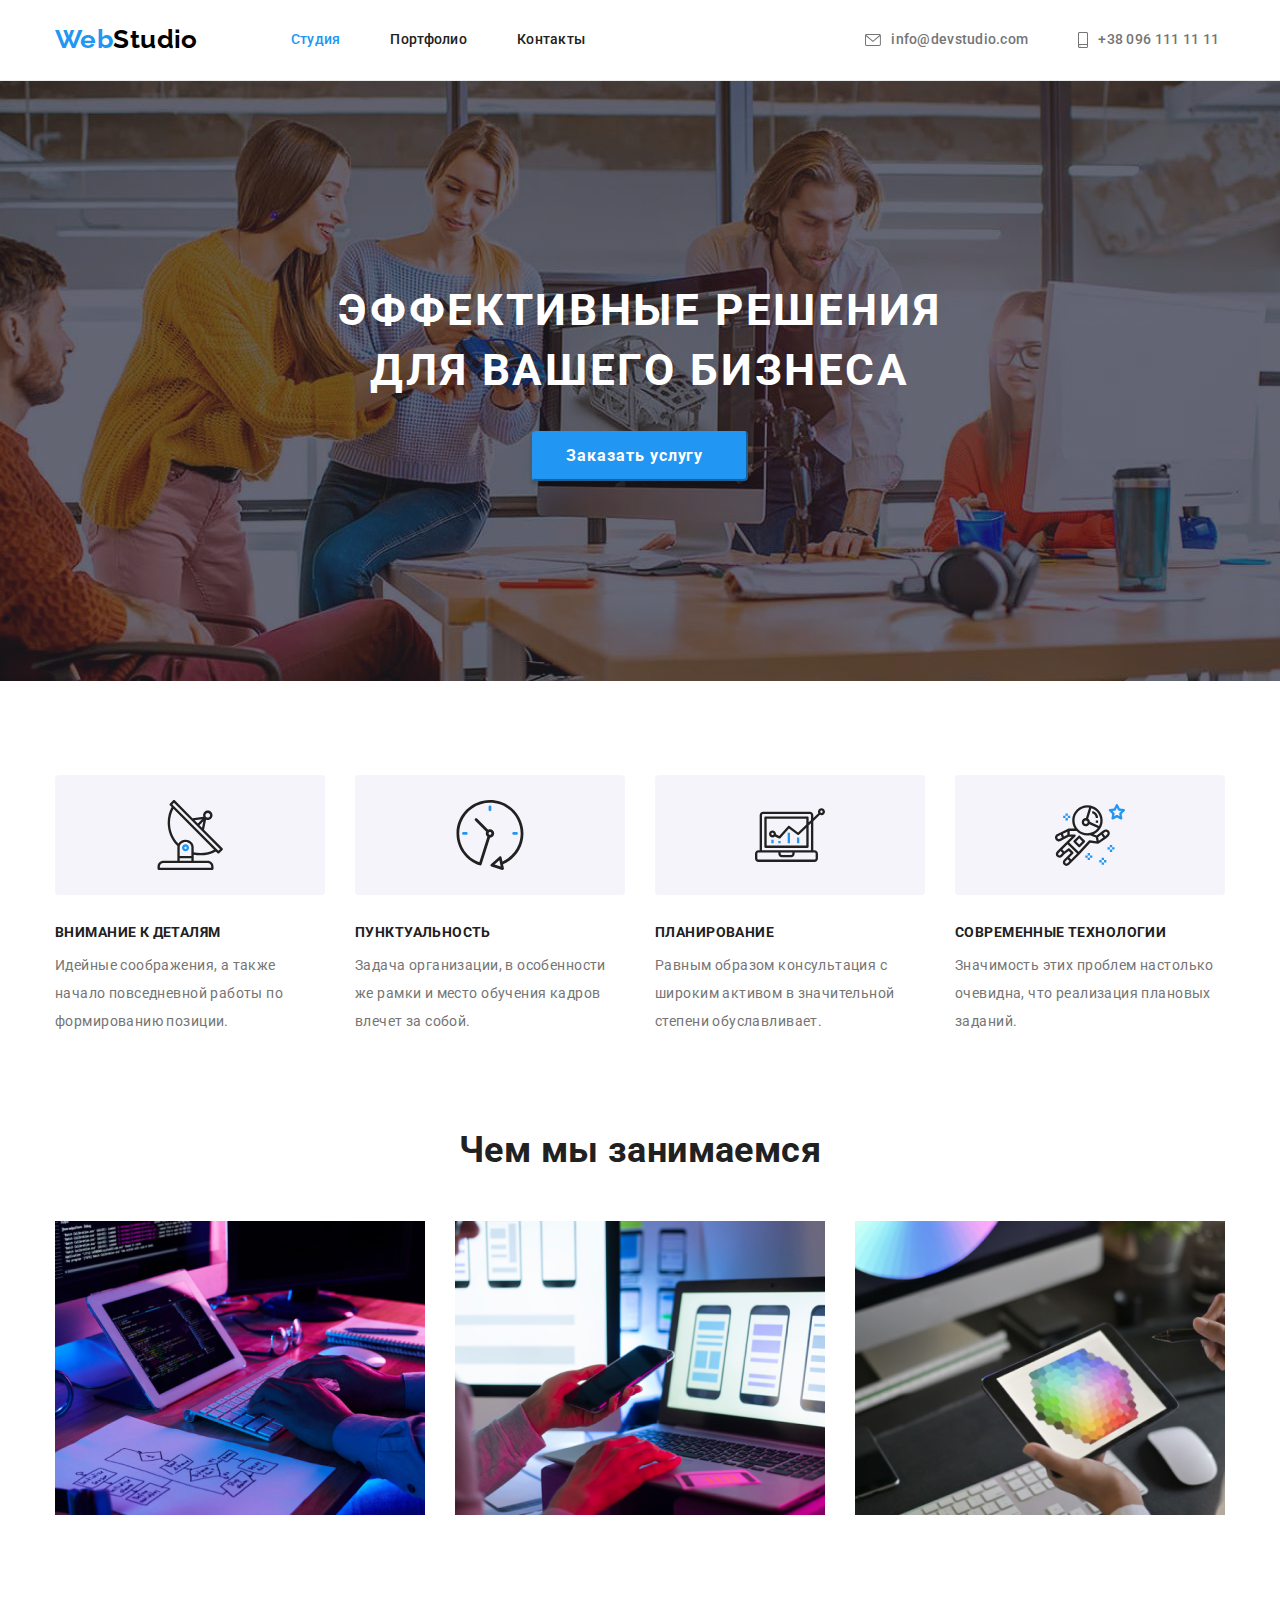
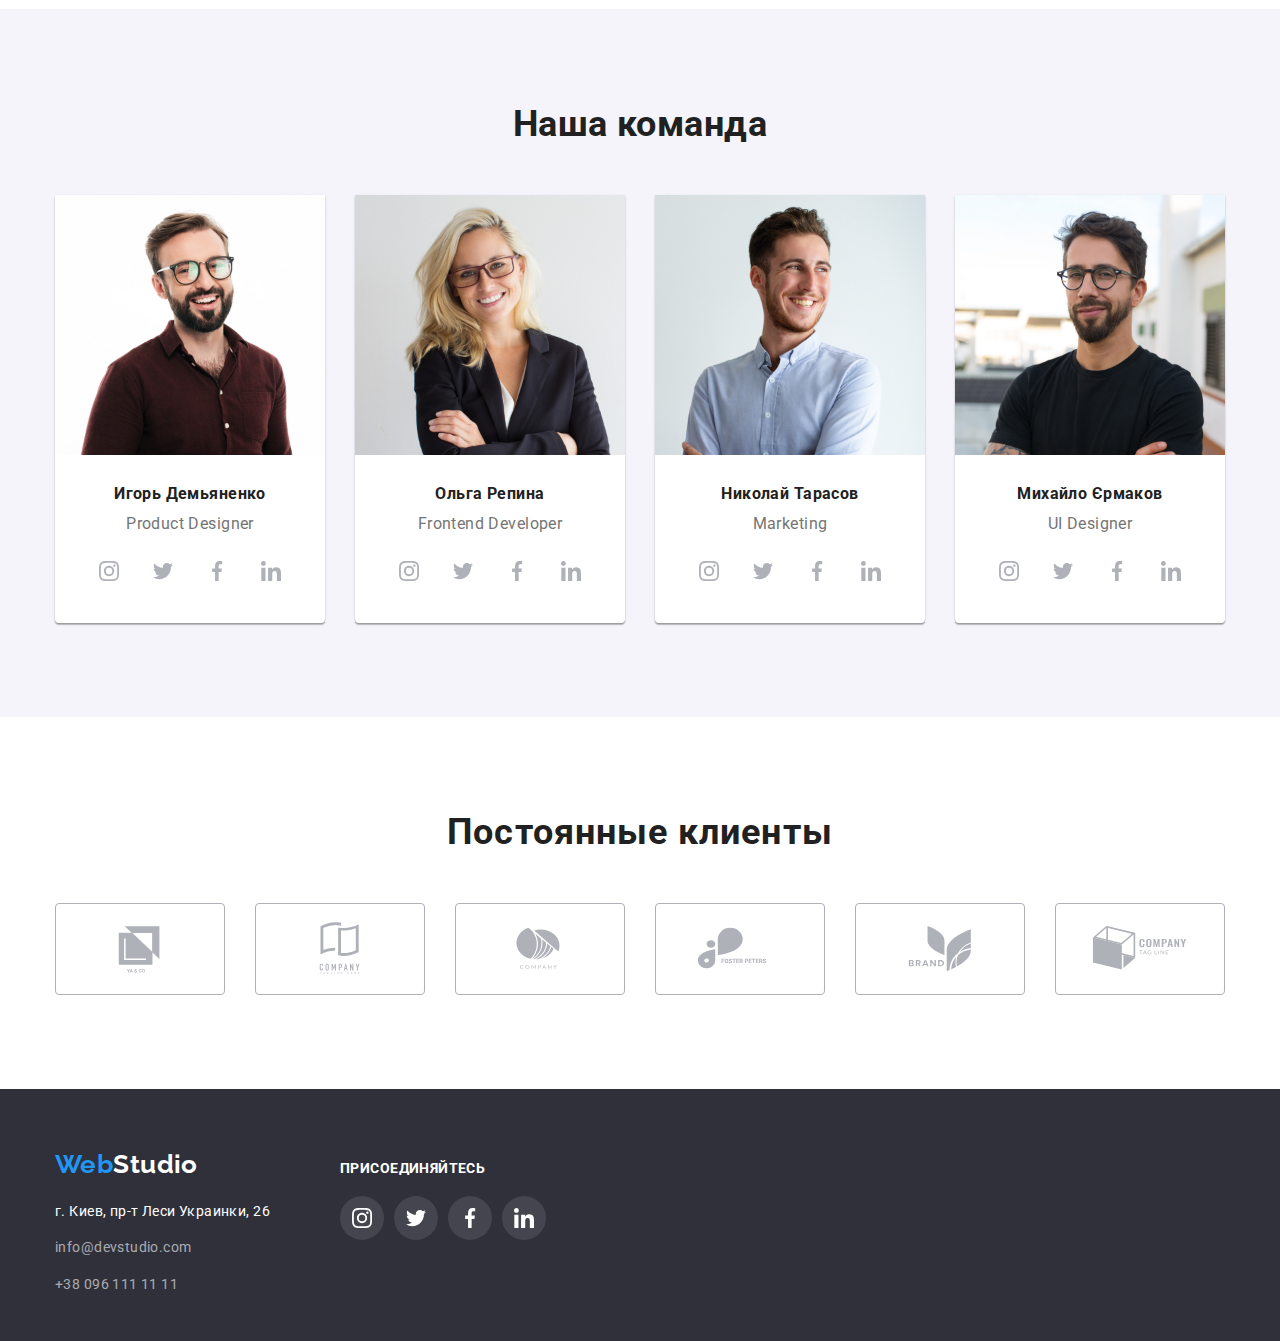
==== index.html @ cadd1253 "fifth homework base files" ====
<!DOCTYPE html>
<html lang="ru">
	<head>
		<meta charset="UTF-8" />
		<meta http-equiv="X-UA-Compatible" content="IE=edge" />
		<meta name="viewport" content="width=device-width, initial-scale=1.0" />
		<link
			rel="stylesheet"
			href="https://cdnjs.cloudflare.com/ajax/libs/modern-normalize/1.0.0/modern-normalize.min.css"
		/>
		<link rel="stylesheet" href="styles.css" />
		<link rel="preconnect" href="https://fonts.googleapis.com" />
		<link rel="preconnect" href="https://fonts.gstatic.com" crossorigin />
		<link
			href="https://fonts.googleapis.com/css2?family=Raleway:wght@700&family=Roboto:wght@400;500;700;900&display=swap"
			rel="stylesheet"
		/>
		<title>WebStudio</title>
	</head>

	<body>
		<!--header-->
		<header class="header">
			<div class="container header-contein">
				<a lang="en" href="./index.html" class="header-logo"><span class="logo-web">Web</span>Studio</a>
				<nav class="header-contein">
					<ul class="header-list">
						<li><a href="./index.html" class="link-activ">Студия</a></li>
						<li><a href="./portfolio.html" class="link-pasiv">Портфолио</a></li>
						<li><a href="./index.html" class="link-pasiv">Контакты</a></li>
					</ul>
				</nav>

				<ul class="menu-nav-cont">
					<li class="item"><a class="nav-cont" href="mailto:info@devstudio.com">
						<svg class="mail-icon">
							<use href="./icons/icons2v.svg#icon-convert1"></use>
						</svg>info@devstudio.com</a></li>
					<li class="item"><a class="nav-cont" href="tel:+380961111111">
						<svg class="pfone-icon">
							<use href="./icons/icons2v.svg#icon-smartphone"></use>
						</svg>+38 096 111 11 11</a></li>
				</ul>


			</div>
		</header>

		<main>
			<!--Секція-1_Эффективные решения для вашего бизнеса-->
			<section class="hero">
				<div class="container conteiner-heroj">
					<h1 class="title"
						>Эффективные решения <br />
						для вашего бизнеса</h1
					>
					<button type="button" class="button-zakaz">Заказать услугу</button>
				</div>
			</section>

			<!--Секція-2_Наши преимущества-->
			<section class="section">
				<div class="container">
					<h2 hidden>Наши преимущества</h2>
					<ul class="list">
						<li class="list-item">
							<div class="box-our-advantages">
								<svg class="icon-figure"><use href="./icons/icons.svg#icon-icon-01-catel"></use></svg>
							</div>
							<h3 class="head-rysy">Внимание к деталям</h3>
							<p class="head-opys">Идейные соображения, а также начало повседневной работы по формированию позиции.</p>
						</li>
						<li class="list-item">
							<div class="box-our-advantages">
								<svg class="icon-figure"><use href="./icons/icons.svg#icon-icon-02-godyn"></use></svg>
							</div>
							<h3 class="head-rysy">Пунктуальность</h3>
							<p class="head-opys"
								>Задача организации, в особенности же рамки и место обучения кадров влечет за собой.</p
							>
						</li>
						<li class="list-item">
							<div class="box-our-advantages">
								<svg class="icon-figure"><use href="./icons/icons.svg#icon-icon-03-comp"></use></svg>
							</div>
							<h3 class="head-rysy">Планирование</h3>
							<p class="head-opys"
								>Равным образом консультация с широким активом в значительной степени обуславливает.</p
							>
						</li>
						<li class="list-item">
							<div class="box-our-advantages">
								<svg class="icon-figure"><use href="./icons/icons.svg#icon-icon-04-cosm"></use></svg>
							</div>
							<h3 class="head-rysy">Современные технологии</h3>
							<p class="head-opys">Значимость этих проблем настолько очевидна, что реализация плановых заданий.</p>
						</li>
					</ul>
				</div>
			</section>

			<!--Секція_3-Чем мы занимаемся-->
			<section class="section our-work">
				<div class="container">
					<h2 class="head-poslugu">Чем мы занимаемся</h2>
					<div class="container-our-work">
						<ul class="work-list">
							<li>
								<img
									src="./images/1-work-01.jpg"
									alt="Програмированиє"
									class="work-list-works"
									width="370"
									height="294"
								/>
							</li>
							<li>
								<img
									src="./images/1-work-02.jpg"
									alt="Консультированиє"
									class="work-list-works"
									width="370"
									height="294"
								/>
							</li>
							<li>
								<img src="./images/1-work-03.jpg" alt="Дизайн" class="work-list-works" width="370" height="294" />
							</li>
						</ul>
					</div>
				</div>
			</section>

			<!--Секція_4_Наша команда-->
			<section class="section container-our-comand">
				<div class="container">
					<h2 class="head-command">Наша команда</h2>
					<ul class="our-comand">
						<li class="our-comand-li">
							<img src="./images/2-komand-01.jpg" alt="" class="img-card" />
							<div class="our-comand-name">
								<h3 class="name">Игорь Демьяненко</h3>
								<p lang="en" class="work">Product Designer</p>
								<ul class="team-icon">
									<li class="icon-item cart-team">
										<a
											class="link-soc-team"
											href="https://www.instagram.com/"
											target="_blank"
											rel="noopener noreferrer nofollow"
										>
											<svg class="icon-item-team"><use href="./icons/icons2v.svg#icon-instagram"></use></svg>
										</a>
									</li>
									<li class="icon-item"
										><a
											class="link-soc-team"
											href="https://twitter.com/"
											target="_blank"
											rel="noopener noreferrer nofollow"
										>
											<svg class="icon-item-team"><use href="./icons/icons2v.svg#icon-twitter"></use></svg>
										</a>
									</li>
									<li class="icon-item"
										><a
											class="link-soc-team"
											href="https://www.facebook.com/"
											target="_blank"
											rel="noopener noreferrer nofollow"
										>
											<svg class="icon-item-team"><use href="./icons/icons2v.svg#icon-facebook"></use></svg>
										</a>
									</li>
									<li class="icon-item"
										><a
											class="link-soc-team"
											href="https://www.linkedin.com/"
											target="_blank"
											rel="noopener noreferrer nofollow"
										>
											<svg class="icon-item-team"><use href="./icons/icons2v.svg#icon-linkedin"></use></svg>
										</a>
									</li>
								</ul>
							</div>
						</li>
						<li class="our-comand-li">
							<img src="./images/2-komand-02.jpg" alt="" class="img-card" />
							<div class="our-comand-name">
								<h3 class="name">Ольга Репина</h3>
								<p lang="en" class="work">Frontend Developer</p>
								<ul class="team-icon">
									<li class="icon-item cart-team">
										<a
											class="link-soc-team"
											href="https://www.instagram.com/"
											target="_blank"
											rel="noopener noreferrer nofollow"
										>
											<svg class="icon-item-team"><use href="./icons/icons2v.svg#icon-instagram"></use></svg>
										</a>
									</li>
									<li class="icon-item"
										><a
											class="link-soc-team"
											href="https://twitter.com/"
											target="_blank"
											rel="noopener noreferrer nofollow"
										>
											<svg class="icon-item-team"><use href="./icons/icons2v.svg#icon-twitter"></use></svg>
										</a>
									</li>
									<li class="icon-item"
										><a
											class="link-soc-team"
											href="https://www.facebook.com/"
											target="_blank"
											rel="noopener noreferrer nofollow"
										>
											<svg class="icon-item-team"><use href="./icons/icons2v.svg#icon-facebook"></use></svg>
										</a>
									</li>
									<li class="icon-item"
										><a
											class="link-soc-team"
											href="https://www.linkedin.com/"
											target="_blank"
											rel="noopener noreferrer nofollow"
										>
											<svg class="icon-item-team"><use href="./icons/icons2v.svg#icon-linkedin"></use></svg>
										</a>
									</li>
								</ul>
							</div>
						</li>
						<li class="our-comand-li">
							<img src="./images/2-komand-03.jpg" alt="" class="img-card" />
							<div class="our-comand-name">
								<h3 class="name">Николай Тарасов</h3>
								<p lang="en" class="work">Marketing</p>
								<ul class="team-icon">
									<li class="icon-item cart-team">
										<a
											class="link-soc-team"
											href="https://www.instagram.com/"
											target="_blank"
											rel="noopener noreferrer nofollow"
										>
											<svg class="icon-item-team"><use href="./icons/icons2v.svg#icon-instagram"></use></svg>
										</a>
									</li>
									<li class="icon-item"
										><a
											class="link-soc-team"
											href="https://twitter.com/"
											target="_blank"
											rel="noopener noreferrer nofollow"
										>
											<svg class="icon-item-team"><use href="./icons/icons2v.svg#icon-twitter"></use></svg>
										</a>
									</li>
									<li class="icon-item"
										><a
											class="link-soc-team"
											href="https://www.facebook.com/"
											target="_blank"
											rel="noopener noreferrer nofollow"
										>
											<svg class="icon-item-team"><use href="./icons/icons2v.svg#icon-facebook"></use></svg>
										</a>
									</li>
									<li class="icon-item"
										><a
											class="link-soc-team"
											href="https://www.linkedin.com/"
											target="_blank"
											rel="noopener noreferrer nofollow"
										>
											<svg class="icon-item-team"><use href="./icons/icons2v.svg#icon-linkedin"></use></svg>
										</a>
									</li>
								</ul>
							</div>
						</li>
						<li class="our-comand-li">
							<img src="./images/2-komand-04.jpg" alt="" class="img-card" />
							<div class="our-comand-name">
								<h3 class="name">Михайло Єрмаков</h3>
								<p lang="en" class="work">UI Designer</p>
								<ul class="team-icon">
									<li class="icon-item cart-team">
										<a
											class="link-soc-team"
											href="https://www.instagram.com/"
											target="_blank"
											rel="noopener noreferrer nofollow"
										>
											<svg class="icon-item-team"><use href="./icons/icons2v.svg#icon-instagram"></use></svg>
										</a>
									</li>
									<li class="icon-item"
										><a
											class="link-soc-team"
											href="https://twitter.com/"
											target="_blank"
											rel="noopener noreferrer nofollow"
										>
											<svg class="icon-item-team"><use href="./icons/icons2v.svg#icon-twitter"></use></svg>
										</a>
									</li>
									<li class="icon-item"
										><a
											class="link-soc-team"
											href="https://www.facebook.com/"
											target="_blank"
											rel="noopener noreferrer nofollow"
										>
											<svg class="icon-item-team"><use href="./icons/icons2v.svg#icon-facebook"></use></svg>
										</a>
									</li>
									<li class="icon-item"
										><a
											class="link-soc-team"
											href="https://www.linkedin.com/"
											target="_blank"
											rel="noopener noreferrer nofollow"
										>
											<svg class="icon-item-team"><use href="./icons/icons2v.svg#icon-linkedin"></use></svg>
										</a>
									</li>
								</ul>
							</div>
						</li>
					</ul>
				</div>
			</section>

			<!--Секція_5_Постоянные клиенты-->
			<section class="section">
				<div class="container">
					<h2 class="cliens-title">Постоянные клиенты</h2>
					<ul class="cliens-list">
						<li>
							<a class="client-logo" href="" target="_blank" rel="noopener noreferrer nofollow">
								<svg class="logo-svg">
									<use href="./icons/icons2v.svg#icon-Logo1"></use>
								</svg>
							</a>
						</li>

						<li>
							<a class="client-logo" href="" target="_blank" rel="noopener noreferrer nofollow">
								<svg class="logo-svg">
									<use href="./icons/icons2v.svg#icon-Logo2"></use>
								</svg>
							</a>
						</li>

						<li>
							<a class="client-logo" href="" target="_blank" rel="noopener noreferrer nofollow">
								<svg class="logo-svg">
									<use href="./icons/icons2v.svg#icon-Logo3"></use>
								</svg>
							</a>
						</li>

						<li>
							<a class="client-logo" href="" target="_blank" rel="noopener noreferrer nofollow">
								<svg class="logo-svg">
									<use href="./icons/icons2v.svg#icon-Logo4"></use>
								</svg>
							</a>
						</li>

						<li>
							<a class="client-logo" href="" target="_blank" rel="noopener noreferrer nofollow">
								<svg class="logo-svg">
									<use href="./icons/icons2v.svg#icon-Logo5"></use>
								</svg>
							</a>
						</li>

						<li>
							<a class="client-logo" href="" target="_blank" rel="noopener noreferrer nofollow">
								<svg class="logo-svg">
									<use href="./icons/icons2v.svg#icon-Logo6"></use>
								</svg>
							</a>
						</li>
					</ul>
				</div>
			</section>
		</main>

		<!--footer-->
		<footer class="footer-section">
			<div class="container flex-footer">
				<div class="footer-content">
					<a lang="en" href="./index.html" class="header-logo-futer"><span class="logo-web">Web</span>Studio</a>
					<address class="addres-no-stile">
						<ul class="addes-tel-mail">
							<li class="li-stiles"
								><a
									href="https://goo.gl/maps/hTdqzPJ7rCsYidR97"
									target="_blank"
									rel="noopener noreferrer nofollow"
									class="footer-adress"
									>г. Киев, пр-т Леси Украинки, 26</a
								>
							</li>
							<li><a href="mailto:info@devstudio.com" class="footer-contact">info@devstudio.com</a></li>
							<li><a href="tel:+380961111111" class="footer-contact">+38 096 111 11 11</a></li>
						</ul>
					</address>
				</div>

				<div class="footer-soc-icon">
					<p class="soc-title">присоединяйтесь</p>
					<ul class="soc-icon-link">
						<li class="fot-icon-item"
							><a
								class="fot-link-soc"
								href="https://www.instagram.com/"
								target="_blank"
								rel="noopener noreferrer nofollow"
							>
								<svg class="fut-icon-item">
									<use href="./icons/icons2v.svg#icon-instagram"></use>
								</svg>
							</a>
						</li>
						<li class="fot-icon-item"
							><a class="fot-link-soc" href="https://twitter.com/" target="_blank" rel="noopener noreferrer nofollow">
								<svg class="fut-icon-item">
									<use href="./icons/icons2v.svg#icon-twitter"></use>
								</svg>
							</a>
						</li>
						<li class="fot-icon-item"
							><a
								class="fot-link-soc"
								href="https://www.facebook.com/"
								target="_blank"
								rel="noopener noreferrer nofollow"
							>
								<svg class="fut-icon-item">
									<use href="./icons/icons2v.svg#icon-facebook"></use>
								</svg>
							</a>
						</li>
						<li class="fot-icon-item"
							><a
								class="fot-link-soc"
								href="https://www.linkedin.com/"
								target="_blank"
								rel="noopener noreferrer nofollow"
							>
								<svg class="fut-icon-item">
									<use href="./icons/icons2v.svg#icon-linkedin"></use>
								</svg>
							</a>
						</li>
					</ul>
				</div>
			</div>
		</footer>
	</body>
</html>
---- styles.css ----
:root {
	--brand-color-hedfut: #188ce8;
	--brand-color-mame: #212121;
	--outline-stiles-control: #920101;
	--color-text-buutn: #ffffff;
	--color-fokus-buutn: #2196f3;
	--text-color:#757575;
	--white-color:#FFFFFF;
	--accent-color:#2196F3;


}

/*--body-*/
html {
	box-sizing: border-box;
}

*,
*::before,
*::after
 {
	box-sizing: inherit;
}

.section {
	padding-top: 94px;
	padding-bottom: 94px;
}

p,
h1,
h2,
h3,
h4,
h5,
h6 {
	margin: 0;
}

ul {
	padding-left: 0;
	margin: 0;
}

body {
	font-family: "Roboto", sans-serif;
	color: #212121;
	font-size: 14px;
	letter-spacing: 0.03em;
	background-color: #ffffff;
	margin: 0;
}

.container {
	width: 1200px;
	padding-left: 15px;
	padding-right: 15px;
	margin-left: auto;
	margin-right: auto;
}

/*--index--Заголовок--*/
.header-logo {
	font-family: "Raleway", sans-serif;
	font-weight: 700;
	font-size: 26px;
	line-height: 1.2;
	color: #000000;
	text-decoration: none;
	padding-top: 24px;
	padding-bottom: 25px;
	margin-right: 93px;
}
.logo-web {
	color: var(--color-fokus-buutn);
}

/*--header--*/
.header-contein {
	display: flex;
	align-items: center;
}

.header {
	border-bottom: 1px solid #ececec;
}

.header-list {
	display: flex;
	list-style: none;
	color: var(--h-text-color);
	font-weight: 500;
	line-height: 1.1;
	letter-spacing: 0.02em;
	justify-content: flex-start;
}

.menu-nav-cont {
	display: flex;
	list-style: none;
	margin-left: 280px;
}

.header-list li {
	margin-right: 50px;
}
.header-list li:last-child {
	margin-right: 0px;
}

.menu-nav-cont li {
	margin-left: 50px;
}
.menu-nav-cont li:first-child {
	margin-left: 0px;
}

.menu-nav-cont {
	margin-right: 0;
	align-items: center;
}

.header-list .link-pasiv {
	padding-top: 32px;
	padding-bottom: 32px;
	font-weight: 500;
	line-height: 1.14;
	letter-spacing: 0.02em;
	text-decoration: none;
	list-style: none;
	color: var(--brand-color-mame);
}

.header-list .link-activ {
	padding-top: 32px;
	padding-bottom: 32px;
	font-weight: 500;
	line-height: 1.14;
	letter-spacing: 0.02em;
	text-decoration: none;
	list-style: none;
	color: var(--color-fokus-buutn);
}

/*--hover and focus --*/
.link-activ:hover,
.link-activ:focus {
	color: var(--brand-color-hedfut);
}

.link-pasiv:hover,
.link-pasiv:focus {
	color: var(--brand-color-hedfut);
}


.nav-cont {
	padding-top: 32px;
	padding-bottom: 32px;
	font-weight: 500;
	line-height: 1.14;
	letter-spacing: 0.02em;
	color: #757575;
	text-decoration: none;
	display: flex;
	align-items: center;
}

.nav-cont:hover,
.nav-cont:focus {
	color: var(--brand-color-hedfut);
}

.nav-cont:hover,
.nav-cont:focus {
	color: var(--brand-color-hedfut);
}

.mail-icon {
  display: inline-block;
  content: "";
  width: 16px;
  height: 12px;
  fill: currentColor;
  margin-right: 10px;
}

.pfone-icon {
  display: inline-block;
  content: "";
  width: 10px;
  height: 16px;
  fill: currentColor;
  margin-right: 10px;
}

/*--Секція-1_Эффективные решения для вашего бизнеса--*/
.hero {
	max-width: 1600px;
	height: 600px;
	background: #2f303a;
	background-image: linear-gradient(to right, rgba(47, 48, 58, 0.4), rgba(47, 48, 58, 0.4)), url("./images/heder-photo-optim.jpg");
	background-repeat: no-repeat;
	background-size: cover;
	background-position: center;
	text-align: center;
	padding: 200px 0;
	margin: 0 auto;
}

.title {
	font-size: 44px;
	line-height: 1.36;
	letter-spacing: 0.06em;
	text-transform: uppercase;
	color: #ffffff;
	align-items: center;
	margin-left: auto;
	margin-right: auto;
	text-align: center;
}

.button-zakaz {
	display: flex;
	color: var(--color-text-buutn);
	background: var(--color-fokus-buutn);
	font-family: inherit;
	font-weight: 700;
	padding: 10px 32px;
	font-size: 16px;
	line-height: 1.88;
	letter-spacing: 0.06em;
	cursor: pointer;
	border-radius: 4px;
	border-color: var(--color-fokus-buutn);
	min-width: 216px;
	height: 50px;
	box-shadow: 0px 4px 4px rgba(0, 0, 0, 0.15);
	margin-left: auto;
	margin-right: auto;
	text-align: center;
	align-items: center;
	margin-top: 30px;
	cursor: pointer;
}

.button-zakaz:hover,
.button-zakaz:focus {
	color: var(--color-text-buutn);
	background: #188ce8;
}

/*--Секція-2_Наши преимущества--*/
.list {
	display: flex;
	list-style: none;
}

.list-item {
	margin-left: 0px;
	margin-right: 30px;
}

.list-item:last-child {
	margin-right: 0px;
}

.skills-cont {
	width: 270px;
}

.head-rysy,
.head-opys {
	width: 270px;
}

.head-rysy {
	font-weight: 700;
	line-height: 1.14;
	text-transform: uppercase;
	color: var(--brand-color-mame);
	margin-bottom: 10px;
	font-size: 14px;
}

.head-opys {
	font-weight: 400;
	line-height: 2;
	color: #757575;
}


.box-our-advantages {
  display: flex;
  width: 100%;
  height: 120px;
  background-color: #F5F4FA;
  border-radius: 4px;
  margin-bottom: 30px;
  align-items: center;
  justify-content: center;

}


.icon-figure {
   width: 70px;
   height: 70px;
   padding: 0px;
}


/*--Секція_3-Чем мы занимаемся--*/
.head-poslugu {
	font-weight: 700;
	font-size: 36px;
	line-height: 1.17;
	text-align: center;
	color: var(--brand-color-mame);
	margin-bottom: 50px;
}

.work-list > li {
	display: flex;
	margin-left: 0px;
	margin-right: 30px;
}

.work-list {
	display: flex;
	list-style: none;
}

.container-our-work:nth-last-child(n + 3) {
	margin-bottom: 0px;
}

.work-list > li:last-child {
	margin-right: 0px;
}

.work-list-works {
	display: block;
	height: auto;
	width: auto;
}
.our-work {
	padding-top: 0px;
}


/*--Секція_4_Наша команда--*/
.container-our-comand {
	background: #f5f4fa;
}

.head-command {
	font-weight: 700;
	font-size: 36px;
	line-height: 1.17;
	text-align: center;
	color: var(--brand-color-mame);
}

.img-card {
	width: 100%;
	height: auto;
	display: block;
}

.our-comand-li {
	box-shadow: 0px 1px 3px rgba(0, 0, 0, 0.12), 0px 1px 1px rgba(0, 0, 0, 0.14), 0px 2px 1px rgba(0, 0, 0, 0.2);
	border-radius: 0px 0px 4px 4px;
	margin-left: 0px;
	margin-right: 30px;
	background: #ffffff;

}
.our-comand-li:last-child {
	margin-right: 0px;
}

.our-comand {
	display: flex;
	list-style: none;
	margin-top: 50px;
}

.our-comand-name {
	padding-top: 0px;
	padding-bottom: 0px;
}

.name {
	margin-top: 30px;
	margin-bottom: 10px;
	text-align: center;
}

.work {
	margin-bottom: 16px;
}

.mame {
	font-weight: 500;
	font-size: 16px;
	line-height: 1.19;
	text-align: center;
	color: var(--brand-color-mame);
}

.work {
	font-weight: 400;
	font-size: 16px;
	line-height: 1.19;
	text-align: center;
	color: #757575;
}

/*instagram-twitter-facebook-linkedin*/

 .team-icon {
  display: flex;
  margin-bottom: 30px;
  justify-content: center;
  list-style: none;
  gap: 10px;
 }


.link-soc-team {
  width: 44px;
  height: 44px;
  border-radius: 50%;
  display: flex;
  justify-content: center;
  align-items: center;
  color: var(--text-color);
  background-color: var(--white-color);
  fill: #AFB1B8;
}


.link-soc-team:focus,
.link-soc-team:hover {
  background-color:#2196F3;
  fill:#FFFFFF;
}

.icon-item-team {
width: 20px;
height: 20px;
}

.icon-item-team:hover,
.icon-item-team:focus {
 background-color:#2196F3;
}


/*--5_Постоянные клиенты--*/

.cliens-title {
	font-weight: 700;
	font-size: 36px;
	line-height: 42px;
	text-align: center;
	letter-spacing: 0.03em;
	color: var(--brand-color-mame);
	margin-bottom: 50px;
}

.cliens-list {
  display: flex;
  list-style: none;
  gap: 30px;
}


.client-logo {
  display: flex;
  width: 170px;
  height: 92px;
  border: 1px solid #AFB1B8;
  border-radius: 4px;
  fill: #AFB1B8;
  justify-content: center;
  align-items: center;
  padding: 0;
}

.client-logo:hover,
.client-logo:focus {
  border-color: #2196F3;
  fill: #2196F3;
}


.logo-svg {
	width: 106px;
	height: 60px;
	padding: 0;
}


/*--footer--*/

.footer-section {
	display: flex;
	background: #2f303a;
	height: 252px;
	padding: 60px 0;
}


.flex-footer {
	flex-direction: row;
	display: flex;
    align-items: baseline;
}


.footer-adress {
	font-style: normal;
	line-height: 1.7;
	color: var(--color-text-buutn);
	text-decoration: none;
}

.footer-adress:hover,
.footer-adress:focus {
	color: var(--brand-color-hedfut);
}

.footer-contact {
	font-style: normal;
	font-weight: 400;
	line-height: 2;
	color: rgba(255, 255, 255, 0.6);
	text-decoration: none;
}

.footer-contact:hover,
.footer-contact:focus {
	color: var(--brand-color-hedfut);
}

.addes-tel-mail li {
	text-decoration: none;
	list-style: none;
	margin-bottom: 9px;
}

.addes-tel-mail li:last-child {
	margin-bottom: 0px;
}

.header-logo-futer {
	font-family: "Raleway", sans-serif;
	font-weight: 700;
	font-size: 26px;
	line-height: 1.2;
	color: var(--color-text-buutn);
	text-decoration: none;
	margin-bottom: 20px;
}

.logo-web {
	color: #2196f3;
}

.addres-no-stile {
	text-decoration: none;
	margin-top: 20px;
}


/*--Page-Portfolio--*/
/*--Button-Portfolio--*/

.filtr-buttn {
	display: flex;
	list-style: none;
	margin-left: auto;
	margin-right: auto;
	align-items: center;
	justify-content: center;
	margin-bottom: 50px;
}

.li-buttom {
	margin-left: 8px;
	color: #212121;
	border-radius: 4px;
	font-weight: 500;
	font-size: 16px;
}

.li-buttom:first-child {
	margin-left: 0px;
}

.button-activ {
	color: var(--color-text-buutn);
	background: var(--color-fokus-buutn);
	font-weight: 500;
	font-size: 16px;
	line-height: 1.63;
	cursor: pointer;
}

.button-activ:hover,
.button-activ:focus {
	color: var(--color-text-buutn);
	background: var(--color-fokus-buutn);
}

.batton-pasiv {
	color: #212121;
	background: #f5f4fa;
	border-radius: 4px;
	border: 0;
	padding: 6px 22px;
	font-weight: 500;
	font-size: 16px;
	line-height: 1.63;
	text-align: center;
	cursor: pointer;
	letter-spacing: 0.03em;
}

.batton-pasiv:hover,
.batton-pasiv:focus {
	color: var(--color-text-buutn);
	background: var(--color-fokus-buutn);
}

/*--Content-Portfolio--*/



.portfolio {
	display: flex;
	flex-wrap: wrap;

	list-style: none;
	padding: 0px;
	margin: 0px;
	padding-left: 0px;
}

.portfolio-cart {
	width: 370px;
	list-style: none;
	flex-basis: calc((100% - 60px) / 3);
	margin-right: 30px;
	margin-bottom: 30px;
}

.cart-link {
  display: block;
  text-decoration: none;
}

.cart-link:hover {
 box-shadow: 0px 1px 1px rgba(0, 0, 0, 0.12), 
  0px 4px 4px rgba(0, 0, 0, 0.06), 
  1px 4px 6px rgba(0, 0, 0, 0.16);
}

.item-div {
	border-right: 1px solid #eeeeee;
	border-left: 1px solid #eeeeee;
	border-bottom: 1px solid #eeeeee;
	padding: 20px 24px;
}

.portfolio-cart:nth-last-child(3n + 1) {
	margin-right: 0;
}

.portfolio-cart:nth-last-child(-n + 3) {
	margin-bottom: 0;
}

.portfolio-hed {
	font-weight: 700;
	font-size: 18px;
	line-height: 2;
	letter-spacing: 0.06em;
	margin-bottom: 4px;
	color: var(--brand-color-mame);
}

.portfolio-text {
	font-weight: 400;
	font-size: 16px;
	line-height: 1.9;
	color: #757575;
}

/* Социальные сети футера */

.footer-soc-icon {
  margin-left: 70px;
}

.soc-title {
font-weight: 700;
font-size: 14px;
line-height: 16px;
margin-bottom: 20px;
letter-spacing: 0.03em;
text-transform: uppercase;
color: #FFFFFF;
}


.soc-icon-link {
  display: flex;
  margin-bottom: 30px;
  justify-content: center;
  gap: 10px;
  list-style: none;
 }

.fot-link-soc {
  width: 44px;
  height: 44px;
  border-radius: 50%;
  display: flex;
  justify-content: center;
  align-items: center;
  color: var(--text-color);
  background-color: rgba(255, 255, 255, 0.1);;
  fill: var(--white-color);
}

.fot-link-soc:focus,
.fot-link-soc:hover {
  background-color: var(--accent-color);
}

.fut-icon-item {
width: 20px;
height: 20px;
}

/* outline: 2px solid var(--outline-stiles-control); *.
непотрібно
.img-card-two {
	display: block;
}
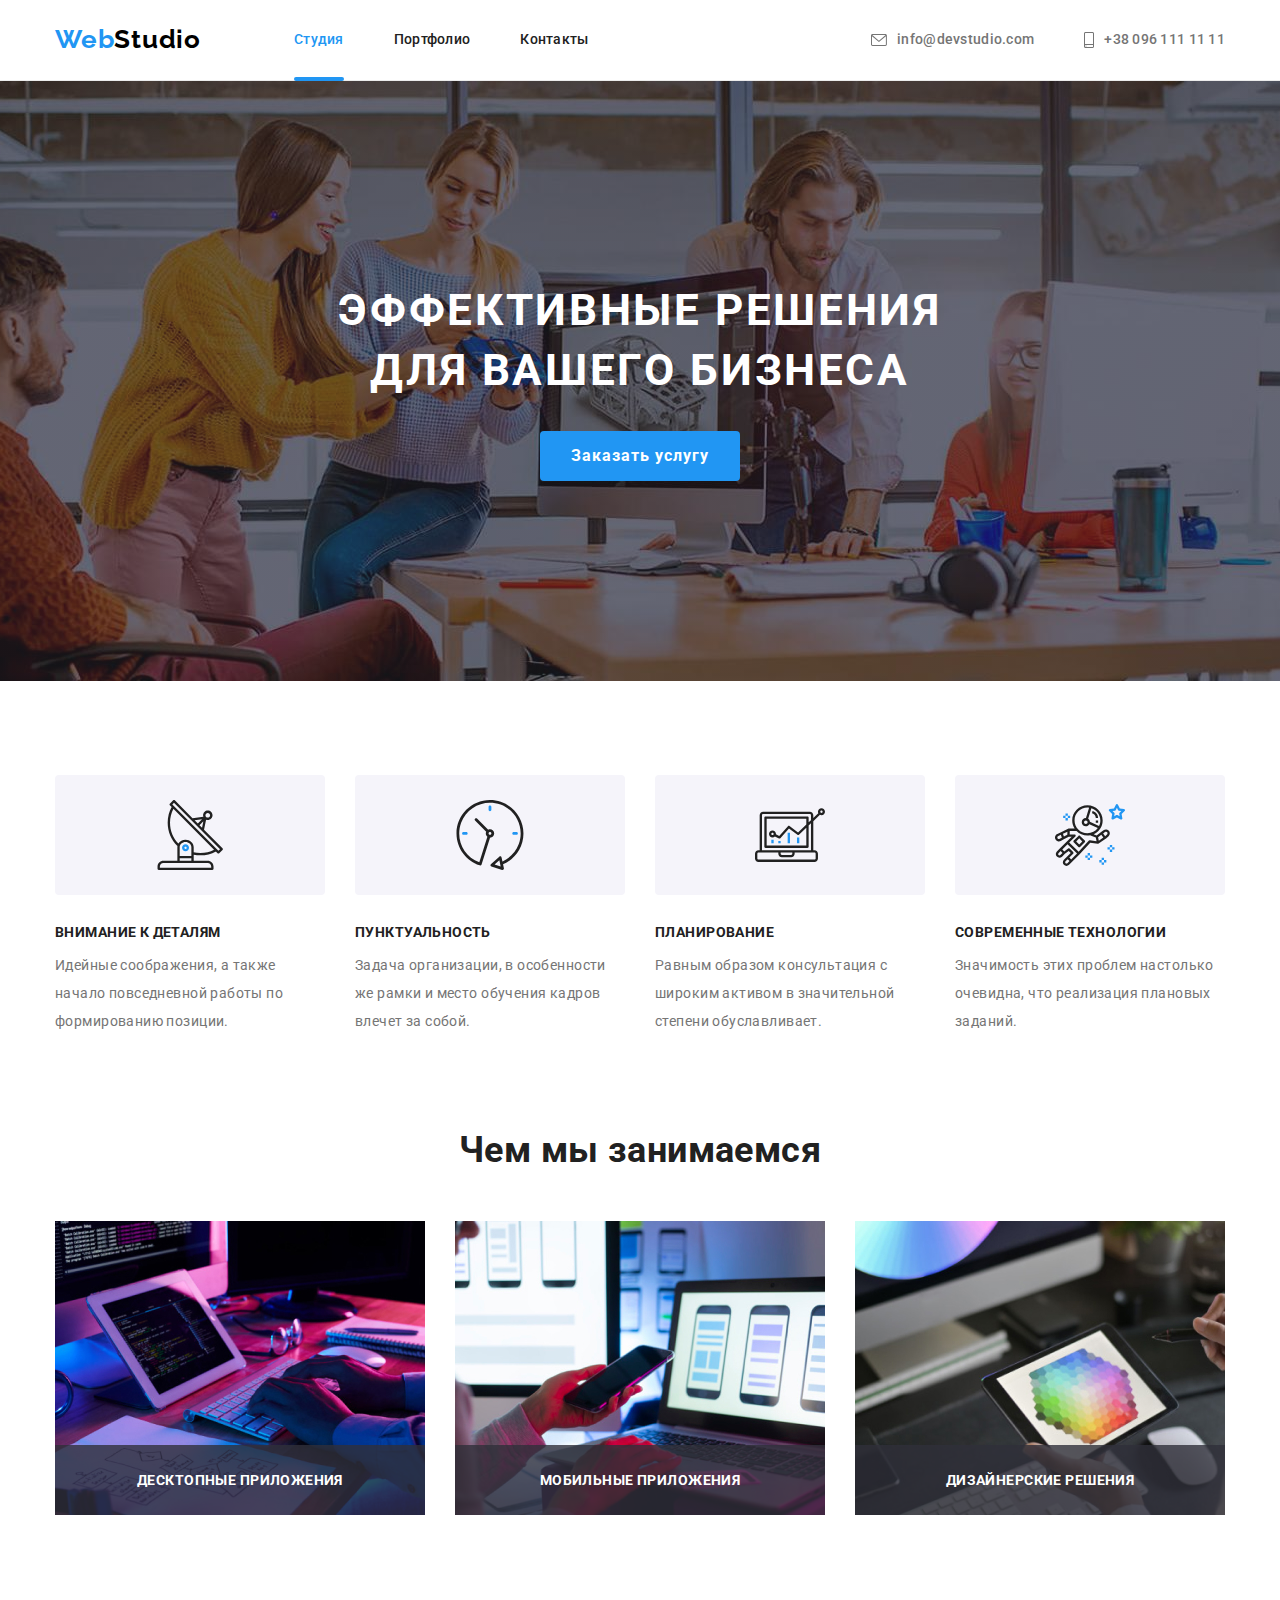
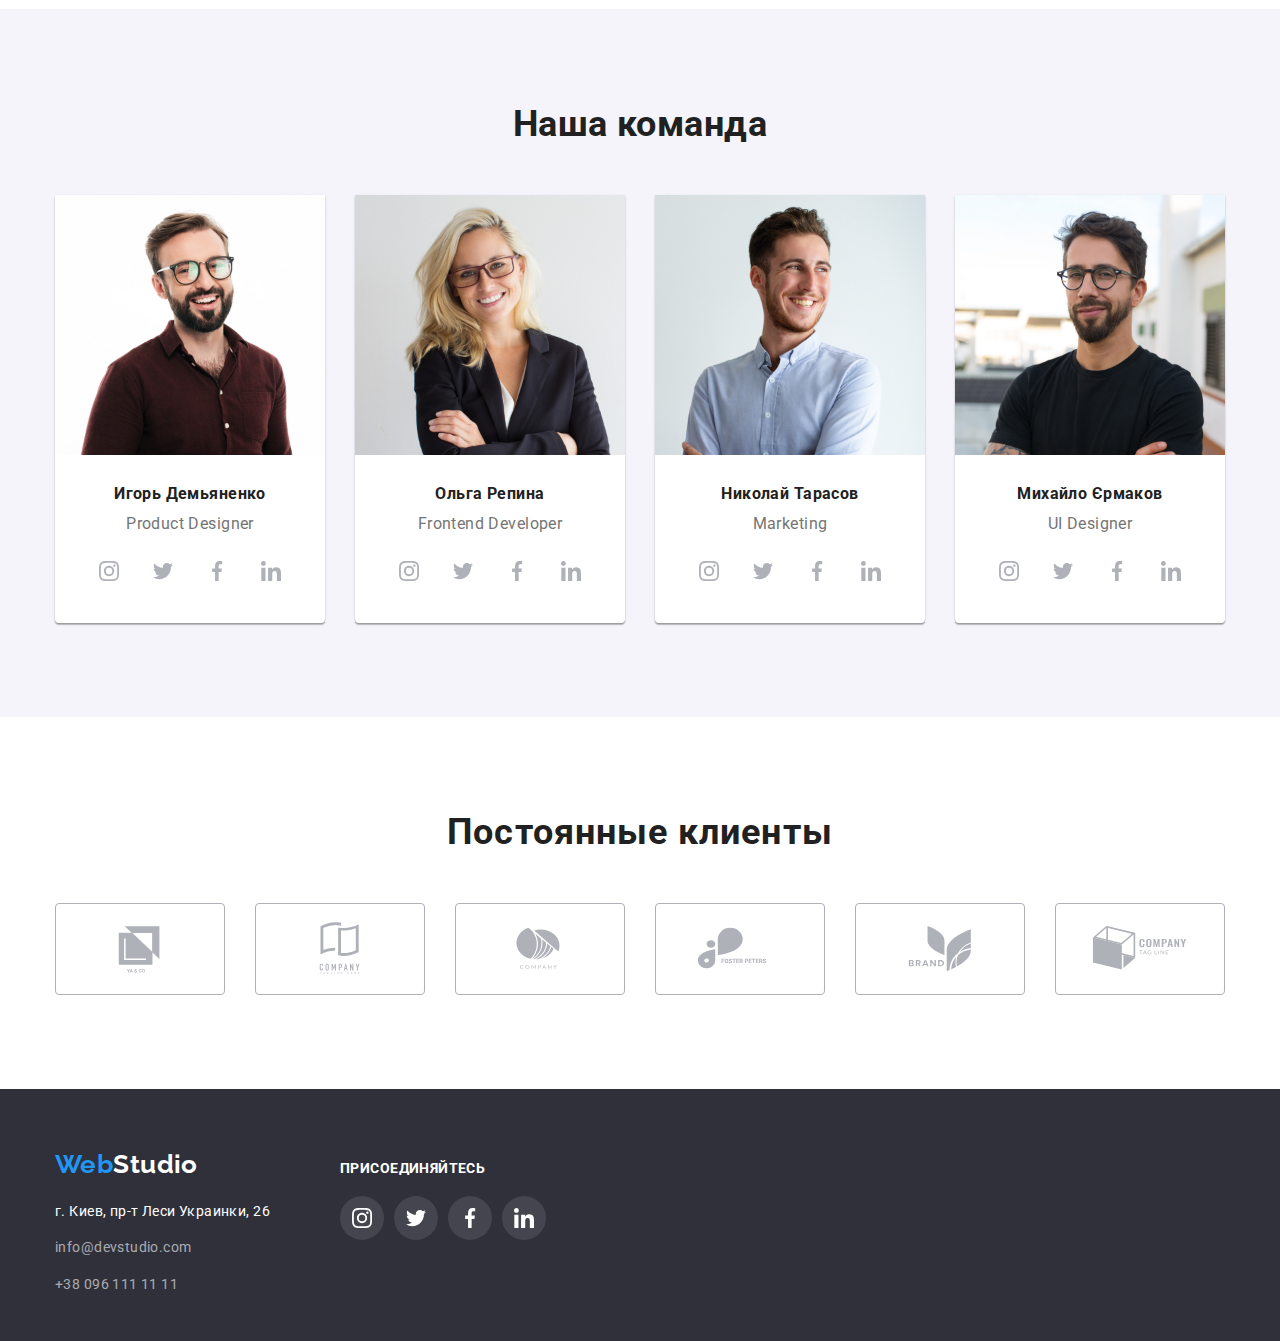
==== commit bf0d1577: "5 Домашня робота" ====
--- a/index.html
+++ b/index.html
@@ -21,60 +21,62 @@
 	<body>
 		<!--header-->
 		<header class="header">
-			<div class="container header-contein">
-				<a lang="en" href="./index.html" class="header-logo"><span class="logo-web">Web</span>Studio</a>
-				<nav class="header-contein">
-					<ul class="header-list">
-						<li><a href="./index.html" class="link-activ">Студия</a></li>
-						<li><a href="./portfolio.html" class="link-pasiv">Портфолио</a></li>
-						<li><a href="./index.html" class="link-pasiv">Контакты</a></li>
+			<div class="conteiner header-nav">
+								<nav class="header-nav">
+					<a href="./index.html" class="logo"><span class="logo-web">Web</span>Studio</a>
+
+					<ul class="menu-nav">
+						<li class="item"><a class="nav-link act" href="./index.html">Студия</a></li>
+						<li class="item"><a class="nav-link" href="./portfolio.html">Портфолио</a></li>
+						<li class="item"><a class="nav-link" href="">Контакты</a></li>
 					</ul>
 				</nav>
-
 				<ul class="menu-nav-cont">
-					<li class="item"><a class="nav-cont" href="mailto:info@devstudio.com">
-						<svg class="mail-icon">
-							<use href="./icons/icons2v.svg#icon-convert1"></use>
-						</svg>info@devstudio.com</a></li>
-					<li class="item"><a class="nav-cont" href="tel:+380961111111">
-						<svg class="pfone-icon">
-							<use href="./icons/icons2v.svg#icon-smartphone"></use>
-						</svg>+38 096 111 11 11</a></li>
+					<li class="item"
+						><a class="nav-cont" href="mailto:info@devstudio.com">
+							<svg class="mail-icon">
+								<use href="./icons/icons2v.svg#icon-convert1"></use> 
+							</svg>info@devstudio.com</a>
+					</li>
+					<li class="item"
+						><a class="nav-cont" href="tel:+380961111111">
+							<svg class="pfone-icon">
+								<use href="./icons/icons2v.svg#icon-smartphone"></use> 
+							</svg>+38 096 111 11 11</a>
+					</li>
 				</ul>
-
-
 			</div>
 		</header>
 
 		<main>
 			<!--Секція-1_Эффективные решения для вашего бизнеса-->
 			<section class="hero">
-				<div class="container conteiner-heroj">
-					<h1 class="title"
+				<div class="conteiner hero-content">
+					<h1 class="hero-title"
 						>Эффективные решения <br />
 						для вашего бизнеса</h1
 					>
-					<button type="button" class="button-zakaz">Заказать услугу</button>
+					<button data-modal-open type="button" class=" button">Заказать услугу</button>
 				</div>
 			</section>
 
 			<!--Секція-2_Наши преимущества-->
 			<section class="section">
-				<div class="container">
-					<h2 hidden>Наши преимущества</h2>
-					<ul class="list">
+				<div class="conteiner">
+					<h2 class="visually-hidden">Наши преимущества</h2>
+					<ul class="skils-com-lict">
 						<li class="list-item">
 							<div class="box-our-advantages">
 								<svg class="icon-figure"><use href="./icons/icons.svg#icon-icon-01-catel"></use></svg>
 							</div>
-							<h3 class="head-rysy">Внимание к деталям</h3>
+							<h3 class="com-item-title">Внимание к деталям</h3>
 							<p class="head-opys">Идейные соображения, а также начало повседневной работы по формированию позиции.</p>
 						</li>
 						<li class="list-item">
 							<div class="box-our-advantages">
 								<svg class="icon-figure"><use href="./icons/icons.svg#icon-icon-02-godyn"></use></svg>
 							</div>
-							<h3 class="head-rysy">Пунктуальность</h3>
+							<h3 class="com-item-title">Пунктуальность</h3>
 							<p class="head-opys"
 								>Задача организации, в особенности же рамки и место обучения кадров влечет за собой.</p
 							>
@@ -83,7 +85,7 @@
 							<div class="box-our-advantages">
 								<svg class="icon-figure"><use href="./icons/icons.svg#icon-icon-03-comp"></use></svg>
 							</div>
-							<h3 class="head-rysy">Планирование</h3>
+							<h3 class="com-item-title">Планирование</h3>
 							<p class="head-opys"
 								>Равным образом консультация с широким активом в значительной степени обуславливает.</p
 							>
@@ -92,7 +94,7 @@
 							<div class="box-our-advantages">
 								<svg class="icon-figure"><use href="./icons/icons.svg#icon-icon-04-cosm"></use></svg>
 							</div>
-							<h3 class="head-rysy">Современные технологии</h3>
+							<h3 class="com-item-title">Современные технологии</h3>
 							<p class="head-opys">Значимость этих проблем настолько очевидна, что реализация плановых заданий.</p>
 						</li>
 					</ul>
@@ -101,30 +103,46 @@
 
 			<!--Секція_3-Чем мы занимаемся-->
 			<section class="section our-work">
-				<div class="container">
+				<div class="conteiner">
 					<h2 class="head-poslugu">Чем мы занимаемся</h2>
 					<div class="container-our-work">
 						<ul class="work-list">
-							<li>
+							<li class="item">
+								<div class="img-item">
 								<img
-									src="./images/1-work-01.jpg"
+									src="./images/box1.jpg"
 									alt="Програмированиє"
 									class="work-list-works"
 									width="370"
 									height="294"
 								/>
+								<p class="text-img">Десктопные приложения</p>
+								</div>
+
 							</li>
-							<li>
+							<li class="item">
+								<div class="img-item">
 								<img
-									src="./images/1-work-02.jpg"
+									src="./images/box2.jpg"
 									alt="Консультированиє"
 									class="work-list-works"
 									width="370"
 									height="294"
 								/>
+								<p class="text-img">Мобильные приложения</p>
+								</div>
+
 							</li>
-							<li>
-								<img src="./images/1-work-03.jpg" alt="Дизайн" class="work-list-works" width="370" height="294" />
+							<li class="item">
+								<div class="img-item">
+								<img src="./images/box3.jpg"
+								alt="Дизайн"
+								class="work-list-works"
+								width="370"
+								height="294"
+								/>
+								<p class="text-img">Дизайнерские решения</p>
+								</div>
 							</li>
 						</ul>
 					</div>
@@ -133,7 +151,7 @@
 
 			<!--Секція_4_Наша команда-->
 			<section class="section container-our-comand">
-				<div class="container">
+				<div class="conteiner">
 					<h2 class="head-command">Наша команда</h2>
 					<ul class="our-comand">
 						<li class="our-comand-li">
@@ -338,7 +356,7 @@
 
 			<!--Секція_5_Постоянные клиенты-->
 			<section class="section">
-				<div class="container">
+				<div class="conteiner">
 					<h2 class="cliens-title">Постоянные клиенты</h2>
 					<ul class="cliens-list">
 						<li>
@@ -395,7 +413,7 @@
 
 		<!--footer-->
 		<footer class="footer-section">
-			<div class="container flex-footer">
+			<div class="conteiner flex-footer">
 				<div class="footer-content">
 					<a lang="en" href="./index.html" class="header-logo-futer"><span class="logo-web">Web</span>Studio</a>
 					<address class="addres-no-stile">
@@ -465,5 +483,15 @@
 				</div>
 			</div>
 		</footer>
+
+		<!-- Модальное Окно -->
+		<div data-modal class="backdrop is-hidden">
+			<div class="modal">
+				<button data-modal-close class="close-modal" type="button">
+					<img src="./images/close-black.svg" alt=""
+				/></button>
+			</div>
+		</div>
+		<script src="./js/modal.js"></script>
 	</body>
 </html>
--- a/styles.css
+++ b/styles.css
@@ -1,15 +1,18 @@
 :root {
-	--brand-color-hedfut: #188ce8;
-	--brand-color-mame: #212121;
+	--h-text-color: #212121;
+	--text-color: #757575;
+	--white-color: #ffffff;
+	--hero-back-color: #2f303a;
+	--accent-color: #2196f3;
+	--button-accent-color: #188ce8;
+	--fot-con-text-color: rgba(255, 255, 255, 0.6);
+	--team-back-color: #f5f4fa;
+	--black-color: #000000;
+	--box-shadow-color: 0px 3px 1px rgba(0, 0, 0, 0.1), 0px 1px 2px rgba(0, 0, 0, 0.08), 0px 2px 2px rgba(0, 0, 0, 0.12);
 	--outline-stiles-control: #920101;
-	--color-text-buutn: #ffffff;
-	--color-fokus-buutn: #2196f3;
-	--text-color:#757575;
-	--white-color:#FFFFFF;
-	--accent-color:#2196F3;
-
-
-}
+}
+
+@import 'node_modules/modern-normalize/modern-normalize.css';
 
 /*--body-*/
 html {
@@ -52,7 +55,71 @@
 	margin: 0;
 }
 
-.container {
+
+
+
+
+
+
+/* Модальное окно */
+.backdrop {
+	position: fixed;
+	top: 0;
+	left: 0;
+	width: 100%;
+	height: 100%;
+	opacity: 1;
+	background: rgba(0, 0, 0, 0.2);
+	transition: opacity 250ms cubic-bezier(0.4, 0, 0.2, 1);
+}
+
+.modal {
+	position: absolute;
+	min-width: 528px;
+	min-height: 581px;
+	top: 50%;
+	left: 50%;
+	transform: translate(-50%, -50%) scale(1);
+	background: var(--white-color);
+	transform: translate 250ms cubic-bezier(0.4, 0, 0.2, 1);
+}
+
+.backdrop.is-hidden .modal {
+	transform: translate(-50%, -50%) scale(0.9);
+}
+
+.backdrop.is-hidden {
+	opacity: 0;
+	pointer-events: none;
+}
+
+.close-modal {
+	position: absolute;
+	display: flex;
+	width: 30px;
+	height: 30px;
+	border: 1px solid rgba(0, 0, 0, 0.1);
+	border-radius: 50%;
+	background-color: var(--white-color);
+	align-items: center;
+	justify-content: center;
+	top: 8px;
+	right: 8px;
+}
+
+/*--index--Заголовок--*/
+
+
+
+
+
+/*--header--*/
+.header {
+	border-bottom: 1px solid #ececec;
+	background-color: var(--white-color);
+}
+
+.conteiner {
 	width: 1200px;
 	padding-left: 15px;
 	padding-right: 15px;
@@ -60,142 +127,131 @@
 	margin-right: auto;
 }
 
-/*--index--Заголовок--*/
-.header-logo {
-	font-family: "Raleway", sans-serif;
+.header-nav {
+	display: flex;
+	align-items: center;
+}
+
+.logo {
+	color: var(--black-color);
+	font-family: "Raleway";
 	font-weight: 700;
 	font-size: 26px;
 	line-height: 1.2;
-	color: #000000;
+	letter-spacing: 0.03em;
 	text-decoration: none;
-	padding-top: 24px;
-	padding-bottom: 25px;
-	margin-right: 93px;
-}
+}
+
 .logo-web {
-	color: var(--color-fokus-buutn);
-}
-
-/*--header--*/
-.header-contein {
-	display: flex;
-	align-items: center;
-}
-
-.header {
-	border-bottom: 1px solid #ececec;
-}
-
-.header-list {
-	display: flex;
-	list-style: none;
-	color: var(--h-text-color);
+	color: var(--accent-color);
+}
+
+.header-nav {
 	font-weight: 500;
 	line-height: 1.1;
 	letter-spacing: 0.02em;
-	justify-content: flex-start;
-}
-
-.menu-nav-cont {
-	display: flex;
-	list-style: none;
-	margin-left: 280px;
-}
-
-.header-list li {
-	margin-right: 50px;
-}
-.header-list li:last-child {
-	margin-right: 0px;
-}
-
-.menu-nav-cont li {
+}
+
+.menu-nav {
+	display: flex;
+	list-style: none;
+	margin-left: 93px;
+}
+
+.menu-nav .item + .item {
 	margin-left: 50px;
 }
-.menu-nav-cont li:first-child {
-	margin-left: 0px;
-}
-
-.menu-nav-cont {
-	margin-right: 0;
-	align-items: center;
-}
-
-.header-list .link-pasiv {
+
+.logo,
+.nav-link,
+.nav-cont {
+	text-decoration: none;
+}
+
+.menu-nav .nav-link {
+	position: relative;
+	display: block;
 	padding-top: 32px;
 	padding-bottom: 32px;
+	color: var(--h-text-color);
+	transition: color 250ms cubic-bezier(0.4, 0, 0.2, 1);
+}
+
+.nav-menu .nav-link {
+	color: var(--h-text-color);
+	list-style: none;
 	font-weight: 500;
-	line-height: 1.14;
+	line-height: 1.1;
 	letter-spacing: 0.02em;
-	text-decoration: none;
-	list-style: none;
-	color: var(--brand-color-mame);
-}
-
-.header-list .link-activ {
+}
+
+.menu-nav .nav-link.act {
+	position: relative;
+	color: var(--accent-color);
+}
+
+.menu-nav .nav-link.act::after {
+	content: "";
+	position: absolute;
+	left: 0;
+	bottom: -1px;
+	display: block;
+	background: #2196f3;
+	border-radius: 2px;
+	height: 4px;
+	width: 100%;
+}
+
+.menu-nav-cont {
+	display: flex;
+	list-style: none;
+	margin-left: auto;
+	align-items: center;
+}
+
+.menu-nav-cont .item + .item {
+	margin-left: 50px;
+}
+
+.nav-cont {
+	color: var(--text-color);
+	font-weight: 500;
+	line-height: 1.1;
+	letter-spacing: 0.02em;
+	display: flex;
+	align-items: center;
 	padding-top: 32px;
 	padding-bottom: 32px;
-	font-weight: 500;
-	line-height: 1.14;
-	letter-spacing: 0.02em;
-	text-decoration: none;
-	list-style: none;
-	color: var(--color-fokus-buutn);
-}
-
-/*--hover and focus --*/
-.link-activ:hover,
-.link-activ:focus {
-	color: var(--brand-color-hedfut);
-}
-
-.link-pasiv:hover,
-.link-pasiv:focus {
-	color: var(--brand-color-hedfut);
-}
-
-
-.nav-cont {
-	padding-top: 32px;
-	padding-bottom: 32px;
-	font-weight: 500;
-	line-height: 1.14;
-	letter-spacing: 0.02em;
-	color: #757575;
-	text-decoration: none;
-	display: flex;
-	align-items: center;
-}
-
+	transition: color 250ms cubic-bezier(0.4, 0, 0.2, 1);
+}
+
+.nav-link:hover,
+.nav-link:focus,
 .nav-cont:hover,
 .nav-cont:focus {
-	color: var(--brand-color-hedfut);
-}
-
-.nav-cont:hover,
-.nav-cont:focus {
-	color: var(--brand-color-hedfut);
+	color: var(--accent-color);
 }
 
 .mail-icon {
-  display: inline-block;
-  content: "";
-  width: 16px;
-  height: 12px;
-  fill: currentColor;
-  margin-right: 10px;
+	display: inline-block;
+	content: "";
+	width: 16px;
+	height: 12px;
+	fill: currentColor;
+	margin-right: 10px;
 }
 
 .pfone-icon {
-  display: inline-block;
-  content: "";
-  width: 10px;
-  height: 16px;
-  fill: currentColor;
-  margin-right: 10px;
+	display: inline-block;
+	content: "";
+	width: 10px;
+	height: 16px;
+	fill: currentColor;
+	margin-right: 10px;
 }
 
 /*--Секція-1_Эффективные решения для вашего бизнеса--*/
+
 .hero {
 	max-width: 1600px;
 	height: 600px;
@@ -209,7 +265,7 @@
 	margin: 0 auto;
 }
 
-.title {
+.hero-title {
 	font-size: 44px;
 	line-height: 1.36;
 	letter-spacing: 0.06em;
@@ -219,40 +275,53 @@
 	margin-left: auto;
 	margin-right: auto;
 	text-align: center;
-}
-
-.button-zakaz {
-	display: flex;
-	color: var(--color-text-buutn);
-	background: var(--color-fokus-buutn);
-	font-family: inherit;
+	margin-bottom: 30px;
+}
+
+
+
+.button {
+	display: block;
 	font-weight: 700;
-	padding: 10px 32px;
 	font-size: 16px;
-	line-height: 1.88;
+	line-height: 1.5;
+	color: var(--white-color);
+	background-color: var(--accent-color);
+	width: 200px;
+	height: 50px;
 	letter-spacing: 0.06em;
-	cursor: pointer;
+	margin: 0;
+	border: 0;
 	border-radius: 4px;
-	border-color: var(--color-fokus-buutn);
-	min-width: 216px;
-	height: 50px;
-	box-shadow: 0px 4px 4px rgba(0, 0, 0, 0.15);
 	margin-left: auto;
 	margin-right: auto;
-	text-align: center;
-	align-items: center;
-	margin-top: 30px;
-	cursor: pointer;
-}
-
-.button-zakaz:hover,
-.button-zakaz:focus {
-	color: var(--color-text-buutn);
-	background: #188ce8;
+	transition: background-color 250ms cubic-bezier(0.4, 0, 0.2, 1);
+}
+
+.button:hover,
+.button:focus {
+	background-color: var(--button-accent-color);
 }
 
 /*--Секція-2_Наши преимущества--*/
-.list {
+.visually-hidden {
+	position: absolute;
+	width: 1px;
+	height: 1px;
+	margin: -1px;
+	border: 0;
+	padding: 0;
+	white-space: nowrap;
+	clip-path: inset(100%);
+	clip: rect(0 0 0 0);
+	overflow: hidden;
+	margin: 0;
+}
+
+
+
+
+.skils-com-lict {
 	display: flex;
 	list-style: none;
 }
@@ -270,16 +339,16 @@
 	width: 270px;
 }
 
-.head-rysy,
+.com-item-title,
 .head-opys {
 	width: 270px;
 }
 
-.head-rysy {
+.com-item-title {
 	font-weight: 700;
 	line-height: 1.14;
 	text-transform: uppercase;
-	color: var(--brand-color-mame);
+	color: var(--h-text-color);
 	margin-bottom: 10px;
 	font-size: 14px;
 }
@@ -317,7 +386,7 @@
 	font-size: 36px;
 	line-height: 1.17;
 	text-align: center;
-	color: var(--brand-color-mame);
+	color: var(--h-text-color);
 	margin-bottom: 50px;
 }
 
@@ -348,6 +417,29 @@
 .our-work {
 	padding-top: 0px;
 }
+
+.img-item {
+	position: relative;
+}
+
+.text-img {
+	position: absolute;
+	display: flex;
+	justify-content: center;
+	align-items: center;
+	width: 100%;
+	height: 70px;
+	bottom: 0;
+	background-color: rgba(47, 48, 58, 0.8);
+	font-weight: 700;
+	font-size: 14px;
+	line-height: 16px;
+	letter-spacing: 0.03em;
+	text-transform: uppercase;
+	color: var(--white-color);
+}
+
+
 
 
 /*--Секція_4_Наша команда--*/
@@ -360,7 +452,7 @@
 	font-size: 36px;
 	line-height: 1.17;
 	text-align: center;
-	color: var(--brand-color-mame);
+	color: var(--h-text-color);
 }
 
 .img-card {
@@ -407,7 +499,7 @@
 	font-size: 16px;
 	line-height: 1.19;
 	text-align: center;
-	color: var(--brand-color-mame);
+	color: var(--h-text-color);
 }
 
 .work {
@@ -467,7 +559,7 @@
 	line-height: 42px;
 	text-align: center;
 	letter-spacing: 0.03em;
-	color: var(--brand-color-mame);
+	color: var(--h-text-color);
 	margin-bottom: 50px;
 }
 
@@ -524,13 +616,13 @@
 .footer-adress {
 	font-style: normal;
 	line-height: 1.7;
-	color: var(--color-text-buutn);
+	color: var(--white-color);
 	text-decoration: none;
 }
 
 .footer-adress:hover,
 .footer-adress:focus {
-	color: var(--brand-color-hedfut);
+	color: var(--button-accent-color);
 }
 
 .footer-contact {
@@ -543,7 +635,7 @@
 
 .footer-contact:hover,
 .footer-contact:focus {
-	color: var(--brand-color-hedfut);
+	color: var(--button-accent-color);
 }
 
 .addes-tel-mail li {
@@ -561,7 +653,7 @@
 	font-weight: 700;
 	font-size: 26px;
 	line-height: 1.2;
-	color: var(--color-text-buutn);
+	color: var(--white-color);
 	text-decoration: none;
 	margin-bottom: 20px;
 }
@@ -602,8 +694,8 @@
 }
 
 .button-activ {
-	color: var(--color-text-buutn);
-	background: var(--color-fokus-buutn);
+	color: var(--white-color);
+	background: var(--accent-color);
 	font-weight: 500;
 	font-size: 16px;
 	line-height: 1.63;
@@ -612,8 +704,8 @@
 
 .button-activ:hover,
 .button-activ:focus {
-	color: var(--color-text-buutn);
-	background: var(--color-fokus-buutn);
+	color: var(--white-color);
+	background: var(--accent-color);
 }
 
 .batton-pasiv {
@@ -632,14 +724,46 @@
 
 .batton-pasiv:hover,
 .batton-pasiv:focus {
-	color: var(--color-text-buutn);
-	background: var(--color-fokus-buutn);
+	color: var(--white-color);
+	background: var(--accent-color);
 }
 
 /*--Content-Portfolio--*/
 
 
-
+/* ОВЕРЛЕЙ ПОРТФОЛИО */
+
+.cart-thomb {
+	position: relative;
+	overflow: hidden;
+}
+
+.owerlay-text {
+	position: absolute;
+	display: block;
+	top: 0;
+	left: 0;
+	width: 100%;
+	height: 100%;
+	padding: 63px 24px;
+	font-style: normal;
+	font-weight: 400;
+	font-size: 18px;
+	line-height: 1.56;
+	letter-spacing: 0.03em;
+	transform: translateY(101%);
+	transition: transform 250ms cubic-bezier(0.4, 0, 0.2, 1);
+	color: var(--white-color);
+	background-color: rgba(33, 150, 243, 0.9);
+}
+
+.portfolio-cart .cart-link:hover .owerlay-text,
+.portfolio-cart .cart-link:focus .owerlay-text {
+	transform: translateY(0);
+}
+
+
+/*--потрфоліл--*/
 .portfolio {
 	display: flex;
 	flex-wrap: wrap;
@@ -690,7 +814,7 @@
 	line-height: 2;
 	letter-spacing: 0.06em;
 	margin-bottom: 4px;
-	color: var(--brand-color-mame);
+	color: var(--h-text-color);
 }
 
 .portfolio-text {
@@ -699,6 +823,7 @@
 	line-height: 1.9;
 	color: #757575;
 }
+
 
 /* Социальные сети футера */
 
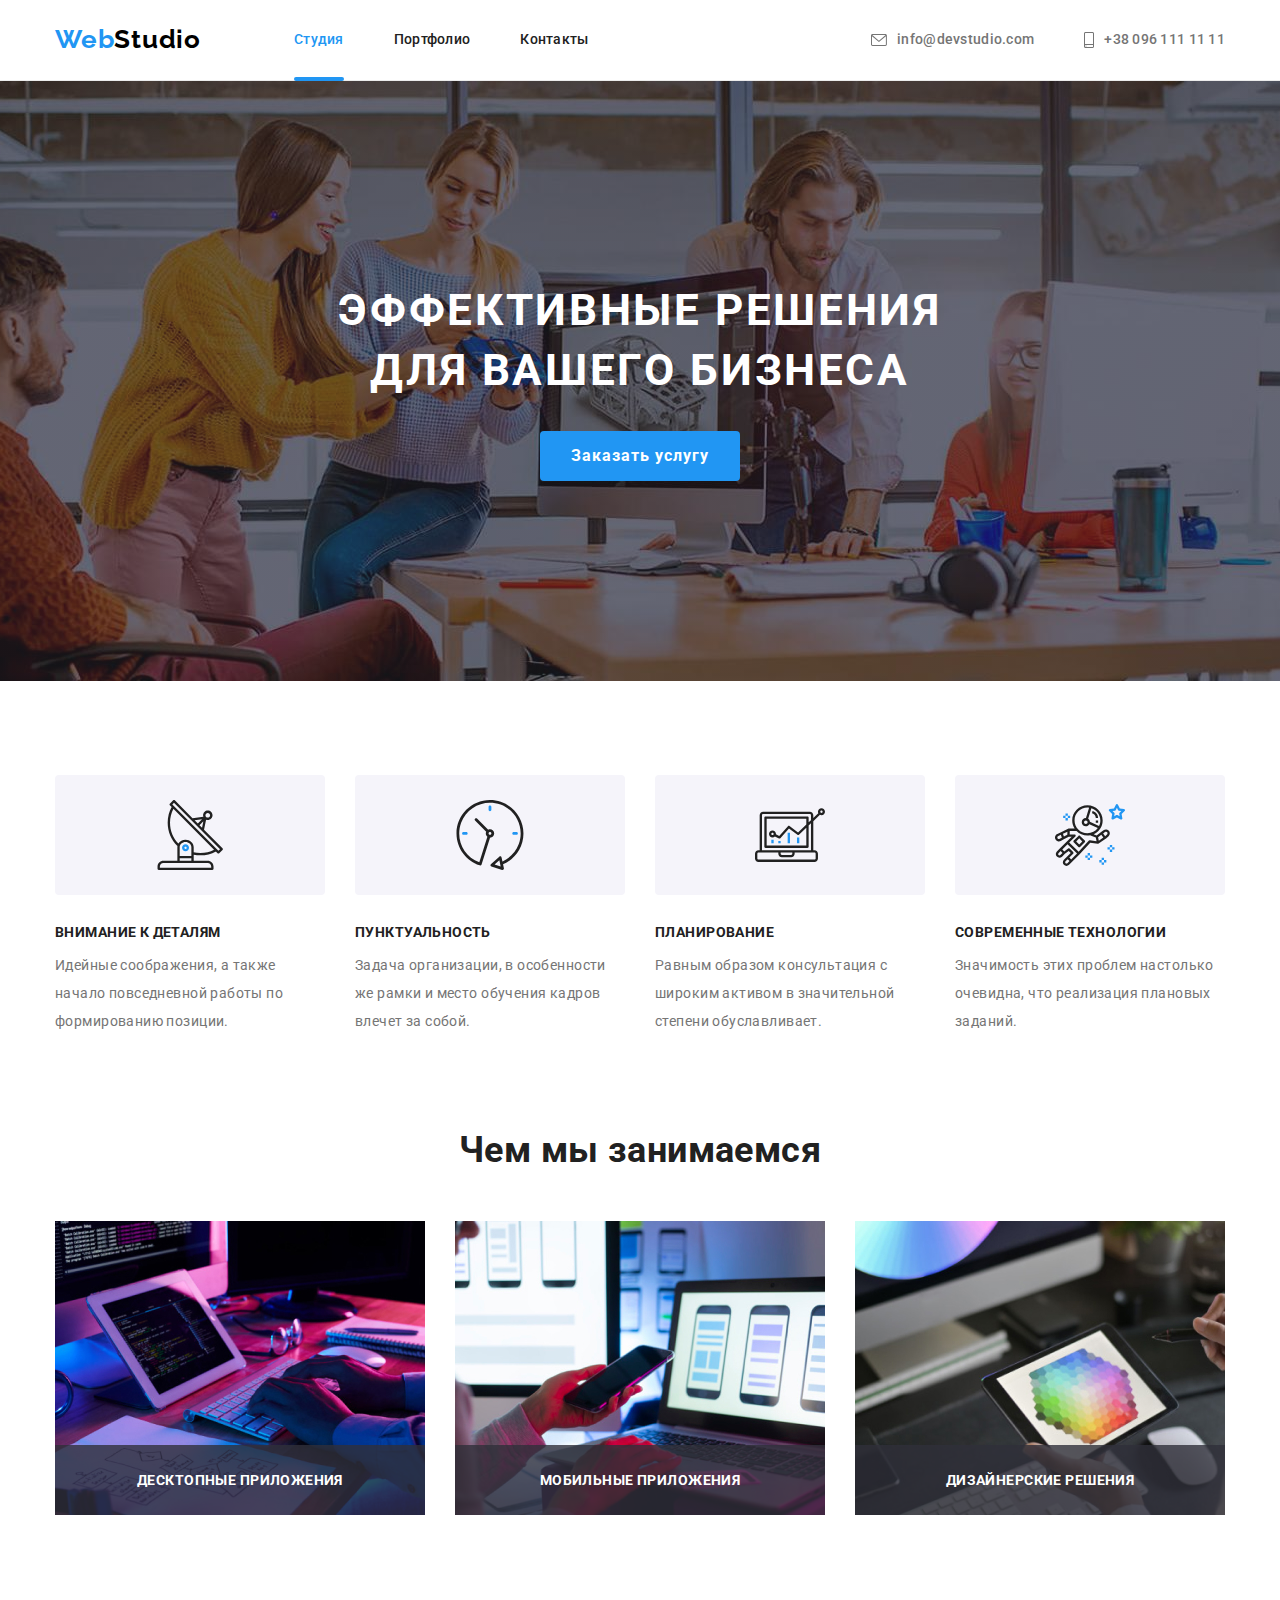
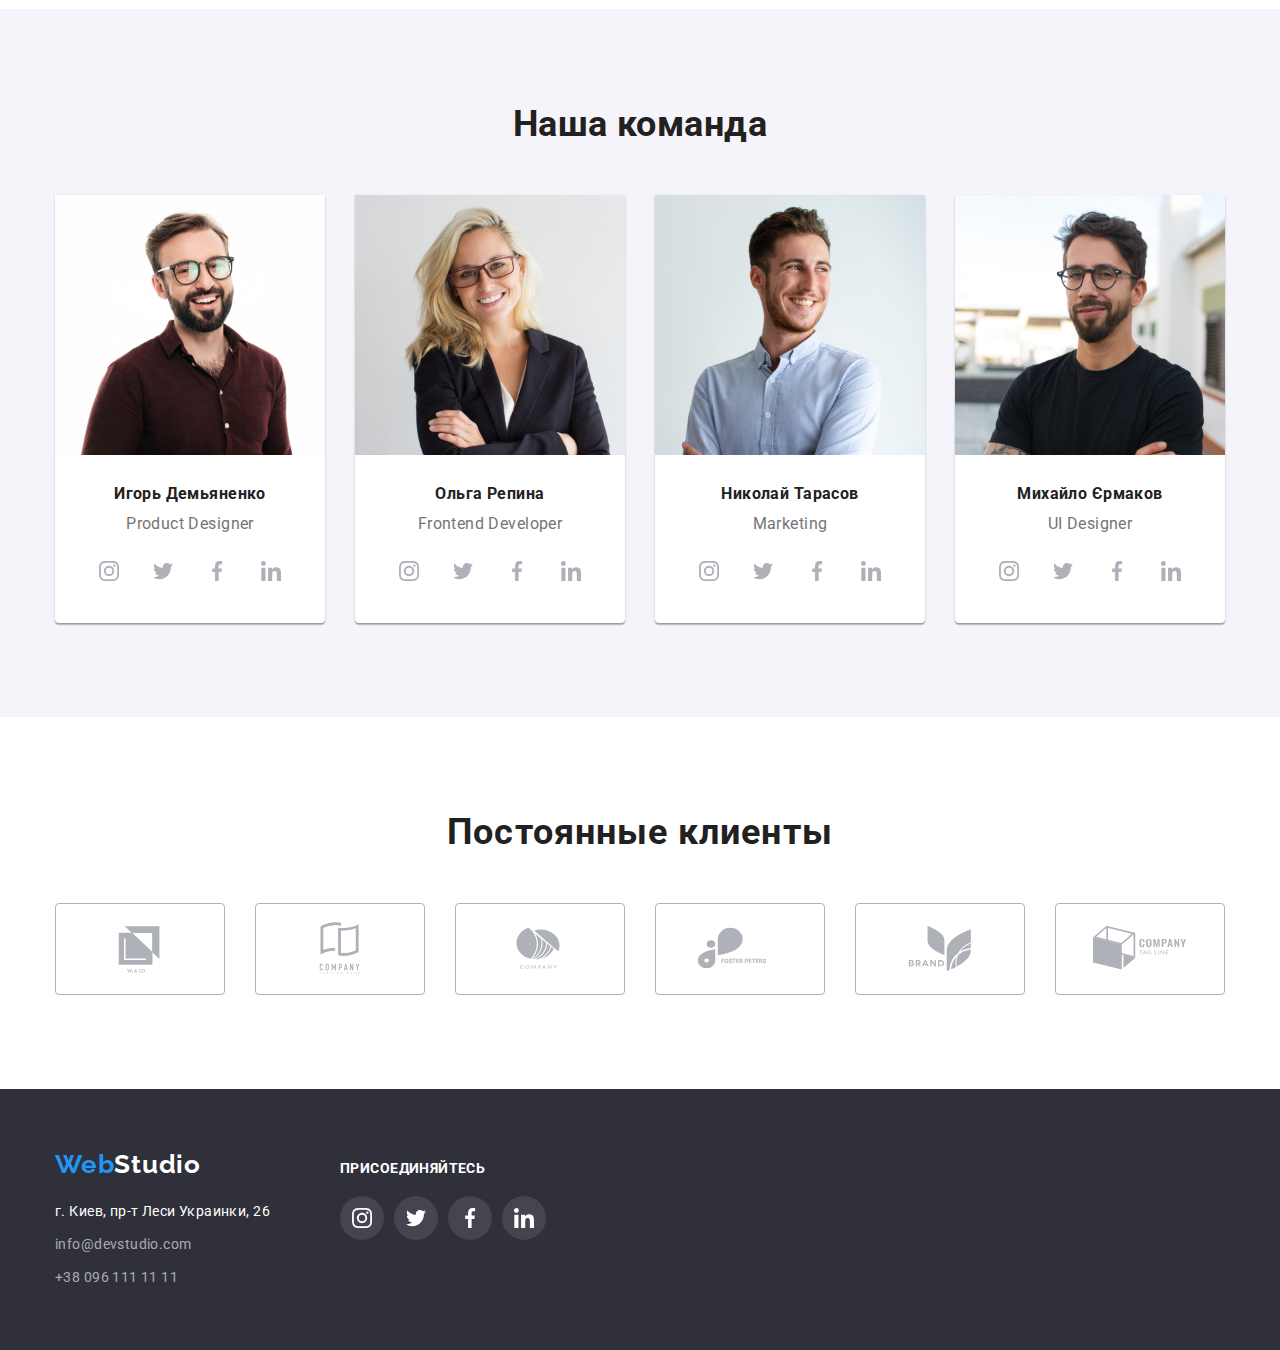
==== commit 8bd5cda1: "виправлення до ДЗ №5" ====
--- a/index.html
+++ b/index.html
@@ -355,58 +355,60 @@
 			</section>
 
 			<!--Секція_5_Постоянные клиенты-->
-			<section class="section">
+			            <section class="section">
 				<div class="conteiner">
 					<h2 class="cliens-title">Постоянные клиенты</h2>
-					<ul class="cliens-list">
-						<li>
-							<a class="client-logo" href="" target="_blank" rel="noopener noreferrer nofollow">
-								<svg class="logo-svg">
-									<use href="./icons/icons2v.svg#icon-Logo1"></use>
-								</svg>
-							</a>
-						</li>
-
-						<li>
-							<a class="client-logo" href="" target="_blank" rel="noopener noreferrer nofollow">
-								<svg class="logo-svg">
-									<use href="./icons/icons2v.svg#icon-Logo2"></use>
-								</svg>
-							</a>
-						</li>
-
-						<li>
-							<a class="client-logo" href="" target="_blank" rel="noopener noreferrer nofollow">
-								<svg class="logo-svg">
-									<use href="./icons/icons2v.svg#icon-Logo3"></use>
-								</svg>
-							</a>
-						</li>
-
-						<li>
-							<a class="client-logo" href="" target="_blank" rel="noopener noreferrer nofollow">
-								<svg class="logo-svg">
-									<use href="./icons/icons2v.svg#icon-Logo4"></use>
-								</svg>
-							</a>
-						</li>
-
-						<li>
-							<a class="client-logo" href="" target="_blank" rel="noopener noreferrer nofollow">
-								<svg class="logo-svg">
-									<use href="./icons/icons2v.svg#icon-Logo5"></use>
-								</svg>
-							</a>
-						</li>
-
-						<li>
-							<a class="client-logo" href="" target="_blank" rel="noopener noreferrer nofollow">
-								<svg class="logo-svg">
-									<use href="./icons/icons2v.svg#icon-Logo6"></use>
-								</svg>
-							</a>
-						</li>
-					</ul>
+
+				<ul class="cliens-list">
+					<li>
+						<a class="client-logo" href="" target="_blank" rel="noopener noreferrer nofollow">
+							<svg class="logo-svg">
+                               <use href="./images/icons.svg#icon-Logo1"></use>
+							</svg>
+						</a>
+					</li>
+
+					<li>
+						<a class="client-logo" href="" target="_blank" rel="noopener noreferrer nofollow">
+							<svg class="logo-svg">
+                               <use href="./images/icons.svg#icon-Logo2"></use>
+							</svg>
+						</a>
+					</li>
+
+					<li>
+						<a class="client-logo" href="" target="_blank" rel="noopener noreferrer nofollow">
+							<svg class="logo-svg">
+                               <use href="./images/icons.svg#icon-Logo3"></use>
+							</svg>
+						</a>
+					</li>
+
+					<li>
+						<a class="client-logo" href="" target="_blank" rel="noopener noreferrer nofollow">
+							<svg class="logo-svg">
+                               <use href="./images/icons.svg#icon-Logo4"></use>
+							</svg>
+						</a>
+					</li>
+
+					<li>
+						<a class="client-logo" href="" target="_blank" rel="noopener noreferrer nofollow">
+							<svg class="logo-svg">
+                               <use href="./images/icons.svg#icon-Logo5"></use>
+							</svg>
+						</a>
+					</li>
+
+					<li>
+						<a class="client-logo" href="" target="_blank" rel="noopener noreferrer nofollow">
+							<svg class="logo-svg">
+                               <use href="./images/icons.svg#icon-Logo6"></use>
+							</svg>
+						</a>
+					</li>
+				</ul>
+
 				</div>
 			</section>
 		</main>
@@ -415,72 +417,51 @@
 		<footer class="footer-section">
 			<div class="conteiner flex-footer">
 				<div class="footer-content">
-					<a lang="en" href="./index.html" class="header-logo-futer"><span class="logo-web">Web</span>Studio</a>
-					<address class="addres-no-stile">
-						<ul class="addes-tel-mail">
-							<li class="li-stiles"
-								><a
-									href="https://goo.gl/maps/hTdqzPJ7rCsYidR97"
-									target="_blank"
-									rel="noopener noreferrer nofollow"
-									class="footer-adress"
-									>г. Киев, пр-т Леси Украинки, 26</a
-								>
-							</li>
-							<li><a href="mailto:info@devstudio.com" class="footer-contact">info@devstudio.com</a></li>
-							<li><a href="tel:+380961111111" class="footer-contact">+38 096 111 11 11</a></li>
-						</ul>
-					</address>
-				</div>
-
-				<div class="footer-soc-icon">
-					<p class="soc-title">присоединяйтесь</p>
-					<ul class="soc-icon-link">
-						<li class="fot-icon-item"
-							><a
-								class="fot-link-soc"
-								href="https://www.instagram.com/"
+				<a href="./index.html" class="logo foot"
+					><span class="logo-web">Web</span><span class="footer-studio">Studio</span></a>
+				<address>
+					<ul class="contact-footer">
+						<li class="item-foot">
+							<a
+								class="address"
+								href="https://goo.gl/maps/L429s9yHfbcvS6HbA"
 								target="_blank"
 								rel="noopener noreferrer nofollow"
-							>
-								<svg class="fut-icon-item">
-									<use href="./icons/icons2v.svg#icon-instagram"></use>
-								</svg>
-							</a>
-						</li>
-						<li class="fot-icon-item"
-							><a class="fot-link-soc" href="https://twitter.com/" target="_blank" rel="noopener noreferrer nofollow">
-								<svg class="fut-icon-item">
-									<use href="./icons/icons2v.svg#icon-twitter"></use>
-								</svg>
-							</a>
-						</li>
-						<li class="fot-icon-item"
-							><a
-								class="fot-link-soc"
-								href="https://www.facebook.com/"
-								target="_blank"
-								rel="noopener noreferrer nofollow"
-							>
-								<svg class="fut-icon-item">
-									<use href="./icons/icons2v.svg#icon-facebook"></use>
-								</svg>
-							</a>
-						</li>
-						<li class="fot-icon-item"
-							><a
-								class="fot-link-soc"
-								href="https://www.linkedin.com/"
-								target="_blank"
-								rel="noopener noreferrer nofollow"
-							>
-								<svg class="fut-icon-item">
-									<use href="./icons/icons2v.svg#icon-linkedin"></use>
-								</svg>
-							</a>
-						</li>
+								>г. Киев, пр-т Леси Украинки, 26</a>
+						</li>
+						<li class="item-foot"><a class="footer-cont" href="mailto:info@devstudio.com">info@devstudio.com</a></li>
+						<li class="item-foot"><a class="footer-cont" href="tel:+380961111111">+38 096 111 11 11</a></li>
 					</ul>
-				</div>
+				</address>
+			</div>
+
+			<div class="footer-soc-icon">
+				<p class="soc-title">присоединяйтесь</p>
+				<ul class="soc-icon-link">
+					<li class="fot-icon-item"><a class="fot-link-soc" href="https://www.instagram.com/" target="_blank" rel="noopener noreferrer nofollow">
+						<svg class="fut-icon-item">
+							<use href="./images/icons.svg#icon-instagram"></use>
+						</svg></a>
+					</li>
+					<li class="fot-icon-item"><a class="fot-link-soc" href="https://twitter.com/" target="_blank" rel="noopener noreferrer nofollow">
+						<svg class="fut-icon-item">
+							<use href="./images/icons.svg#icon-twitter"></use>
+						</svg></a>
+					</li>
+					<li class="fot-icon-item"><a class="fot-link-soc" href="https://www.facebook.com/" target="_blank" rel="noopener noreferrer nofollow">
+						<svg class="fut-icon-item">
+							<use href="./images/icons.svg#icon-facebook"></use>
+						</svg></a>
+					</li>
+					<li class="fot-icon-item"><a class="fot-link-soc" href="https://www.linkedin.com/" target="_blank" rel="noopener noreferrer nofollow">
+						<svg class="fut-icon-item">
+							<use href="./images/icons.svg#icon-linkedin"></use>
+						</svg></a>
+					</li>
+				</ul>
+
+			</div>
+
 			</div>
 		</footer>
 
--- a/styles.css
+++ b/styles.css
@@ -44,6 +44,8 @@
 ul {
 	padding-left: 0;
 	margin: 0;
+	list-style: none;
+
 }
 
 body {
@@ -523,16 +525,16 @@
 
 .link-soc-team {
   width: 44px;
-  height: 44px;
-  border-radius: 50%;
-  display: flex;
-  justify-content: center;
-  align-items: center;
-  color: var(--text-color);
-  background-color: var(--white-color);
-  fill: #AFB1B8;
-}
-
+	height: 44px;
+	border-radius: 50%;
+	display: flex;
+	justify-content: center;
+	align-items: center;
+	color: var(--text-color);
+	background-color: var(--white-color);
+	fill: #afb1b8;
+	transition: background-color 250ms cubic-bezier(0.4, 0, 0.2, 1), fill 250ms cubic-bezier(0.4, 0, 0.2, 1);
+}
 
 .link-soc-team:focus,
 .link-soc-team:hover {
@@ -564,168 +566,127 @@
 }
 
 .cliens-list {
-  display: flex;
-  list-style: none;
-  gap: 30px;
-}
-
+	display: flex;
+	gap: 30px;
+}
 
 .client-logo {
-  display: flex;
-  width: 170px;
-  height: 92px;
-  border: 1px solid #AFB1B8;
-  border-radius: 4px;
-  fill: #AFB1B8;
-  justify-content: center;
-  align-items: center;
-  padding: 0;
+	display: flex;
+	width: 170px;
+	height: 92px;
+	border: 1px solid #afb1b8;
+	border-radius: 4px;
+	fill: #afb1b8;
+	justify-content: center;
+	align-items: center;
+	transition: border-color 250ms cubic-bezier(0.4, 0, 0.2, 1), fill 250ms cubic-bezier(0.4, 0, 0.2, 1);
 }
 
 .client-logo:hover,
 .client-logo:focus {
-  border-color: #2196F3;
-  fill: #2196F3;
-}
-
+	border-color: var(--accent-color);
+	fill: var(--accent-color);
+}
 
 .logo-svg {
 	width: 106px;
 	height: 60px;
-	padding: 0;
-}
-
+}
 
 /*--footer--*/
 
 .footer-section {
-	display: flex;
-	background: #2f303a;
-	height: 252px;
-	padding: 60px 0;
-}
-
+	background-color: var(--hero-back-color);
+	padding-top: 60px;
+	padding-bottom: 60px;
+}
 
 .flex-footer {
-	flex-direction: row;
-	display: flex;
-    align-items: baseline;
-}
-
-
-.footer-adress {
+	display: flex;
+	align-items: baseline;
+}
+
+.logo.foot {
+	display: block;
+	margin-bottom: 20px;
+}
+
+.contact-footer {
+	display: block;
 	font-style: normal;
+	list-style: none;
+}
+
+.contact-footer .item-foot + .item-foot {
+	margin-top: 9px;
+}
+
+.address,
+.footer-cont {
+	text-decoration: none;
+}
+
+.footer-studio {
+	color: var(--white-color);
+}
+
+.address {
 	line-height: 1.7;
+	letter-spacing: 0.03em;
 	color: var(--white-color);
-	text-decoration: none;
-}
-
-.footer-adress:hover,
-.footer-adress:focus {
-	color: var(--button-accent-color);
-}
-
-.footer-contact {
-	font-style: normal;
-	font-weight: 400;
-	line-height: 2;
-	color: rgba(255, 255, 255, 0.6);
-	text-decoration: none;
-}
-
-.footer-contact:hover,
-.footer-contact:focus {
-	color: var(--button-accent-color);
-}
-
-.addes-tel-mail li {
-	text-decoration: none;
-	list-style: none;
-	margin-bottom: 9px;
-}
-
-.addes-tel-mail li:last-child {
-	margin-bottom: 0px;
-}
-
-.header-logo-futer {
-	font-family: "Raleway", sans-serif;
-	font-weight: 700;
-	font-size: 26px;
-	line-height: 1.2;
-	color: var(--white-color);
-	text-decoration: none;
-	margin-bottom: 20px;
-}
-
-.logo-web {
-	color: #2196f3;
-}
-
-.addres-no-stile {
-	text-decoration: none;
-	margin-top: 20px;
-}
-
+	transition: color 250ms cubic-bezier(0.4, 0, 0.2, 1);
+}
+
+.address:hover,
+.address:focus {
+	color: var(--accent-color);
+}
+
+.footer-cont {
+	line-height: 1.7;
+	letter-spacing: 0.03em;
+	color: var(--fot-con-text-color);
+	transition: color 250ms cubic-bezier(0.4, 0, 0.2, 1);
+}
+
+.footer-cont:hover,
+.footer-cont:focus {
+	color: var(--accent-color);
+}
 
 /*--Page-Portfolio--*/
 /*--Button-Portfolio--*/
 
-.filtr-buttn {
-	display: flex;
-	list-style: none;
-	margin-left: auto;
-	margin-right: auto;
-	align-items: center;
+.menu-btn-list {
+	list-style: none;
+	display: flex;
+	margin-bottom: 50px;
 	justify-content: center;
-	margin-bottom: 50px;
-}
-
-.li-buttom {
+}
+
+.menu-btn-list .item + .item {
 	margin-left: 8px;
-	color: #212121;
+}
+
+.filtre {
+	background-color: var(--team-back-color);
+	padding: 6px 22px;
 	border-radius: 4px;
+	border: 0;
 	font-weight: 500;
 	font-size: 16px;
-}
-
-.li-buttom:first-child {
-	margin-left: 0px;
-}
-
-.button-activ {
+	line-height: 1.62;
+	text-align: center;
+	letter-spacing: 0.03em;
+	transition: background-color 250ms cubic-bezier(0.4, 0, 0.2, 1), color 250ms cubic-bezier(0.4, 0, 0.2, 1),
+		box-shadow 250ms cubic-bezier(0.4, 0, 0.2, 1);
+}
+
+.filtre:hover,
+.filtre:focus {
+	background-color: var(--accent-color);
 	color: var(--white-color);
-	background: var(--accent-color);
-	font-weight: 500;
-	font-size: 16px;
-	line-height: 1.63;
-	cursor: pointer;
-}
-
-.button-activ:hover,
-.button-activ:focus {
-	color: var(--white-color);
-	background: var(--accent-color);
-}
-
-.batton-pasiv {
-	color: #212121;
-	background: #f5f4fa;
-	border-radius: 4px;
-	border: 0;
-	padding: 6px 22px;
-	font-weight: 500;
-	font-size: 16px;
-	line-height: 1.63;
-	text-align: center;
-	cursor: pointer;
-	letter-spacing: 0.03em;
-}
-
-.batton-pasiv:hover,
-.batton-pasiv:focus {
-	color: var(--white-color);
-	background: var(--accent-color);
+	box-shadow: var(--box-shadow-color);
 }
 
 /*--Content-Portfolio--*/
@@ -763,43 +724,20 @@
 }
 
 
-/*--потрфоліл--*/
+/*--потрфоліo--*/
 .portfolio {
 	display: flex;
 	flex-wrap: wrap;
-
-	list-style: none;
-	padding: 0px;
-	margin: 0px;
-	padding-left: 0px;
 }
 
 .portfolio-cart {
-	width: 370px;
+	background: var(--white-color);
 	list-style: none;
 	flex-basis: calc((100% - 60px) / 3);
 	margin-right: 30px;
 	margin-bottom: 30px;
 }
 
-.cart-link {
-  display: block;
-  text-decoration: none;
-}
-
-.cart-link:hover {
- box-shadow: 0px 1px 1px rgba(0, 0, 0, 0.12), 
-  0px 4px 4px rgba(0, 0, 0, 0.06), 
-  1px 4px 6px rgba(0, 0, 0, 0.16);
-}
-
-.item-div {
-	border-right: 1px solid #eeeeee;
-	border-left: 1px solid #eeeeee;
-	border-bottom: 1px solid #eeeeee;
-	padding: 20px 24px;
-}
-
 .portfolio-cart:nth-last-child(3n + 1) {
 	margin-right: 0;
 }
@@ -808,72 +746,82 @@
 	margin-bottom: 0;
 }
 
-.portfolio-hed {
+.cart-link {
+	position: relative;
+	display: block;
+	text-decoration: none;
+	transition: box-shadow 250ms cubic-bezier(0.4, 0, 0.2, 1);
+}
+
+.cart-link:hover {
+	box-shadow: 0px 1px 1px rgba(0, 0, 0, 0.12), 0px 4px 4px rgba(0, 0, 0, 0.06), 1px 4px 6px rgba(0, 0, 0, 0.16);
+}
+
+.item-div {
+	border: 1px solid #eeeeee;
+	border-top: none;
+	padding: 20px 24px;
+}
+
+.portfolio-title {
 	font-weight: 700;
 	font-size: 18px;
 	line-height: 2;
 	letter-spacing: 0.06em;
+	color: var(--h-text-color);
 	margin-bottom: 4px;
-	color: var(--h-text-color);
 }
 
 .portfolio-text {
-	font-weight: 400;
+	color: var(--text-color);
 	font-size: 16px;
 	line-height: 1.9;
-	color: #757575;
+	letter-spacing: 0.03em;
 }
 
 
 /* Социальные сети футера */
 
 .footer-soc-icon {
-  margin-left: 70px;
+	margin-left: 70px;
 }
 
 .soc-title {
-font-weight: 700;
-font-size: 14px;
-line-height: 16px;
-margin-bottom: 20px;
-letter-spacing: 0.03em;
-text-transform: uppercase;
-color: #FFFFFF;
-}
-
+	font-weight: 700;
+	font-size: 14px;
+	line-height: 16px;
+	margin-bottom: 20px;
+	letter-spacing: 0.03em;
+	text-transform: uppercase;
+	color: var(--white-color);
+}
 
 .soc-icon-link {
-  display: flex;
-  margin-bottom: 30px;
-  justify-content: center;
-  gap: 10px;
-  list-style: none;
- }
+	display: flex;
+	margin-bottom: 30px;
+	justify-content: center;
+	gap: 10px;
+}
 
 .fot-link-soc {
-  width: 44px;
-  height: 44px;
-  border-radius: 50%;
-  display: flex;
-  justify-content: center;
-  align-items: center;
-  color: var(--text-color);
-  background-color: rgba(255, 255, 255, 0.1);;
-  fill: var(--white-color);
+	width: 44px;
+	height: 44px;
+	border-radius: 50%;
+	display: flex;
+	justify-content: center;
+	align-items: center;
+	color: var(--text-color);
+	background-color: rgba(255, 255, 255, 0.1);
+	fill: var(--white-color);
+	transition: background-color 250ms cubic-bezier(0.4, 0, 0.2, 1);
 }
 
 .fot-link-soc:focus,
 .fot-link-soc:hover {
-  background-color: var(--accent-color);
+	background-color: var(--accent-color);
 }
 
 .fut-icon-item {
-width: 20px;
-height: 20px;
-}
-
-/* outline: 2px solid var(--outline-stiles-control); *.
-непотрібно
-.img-card-two {
-	display: block;
-}
+	width: 20px;
+	height: 20px;
+}